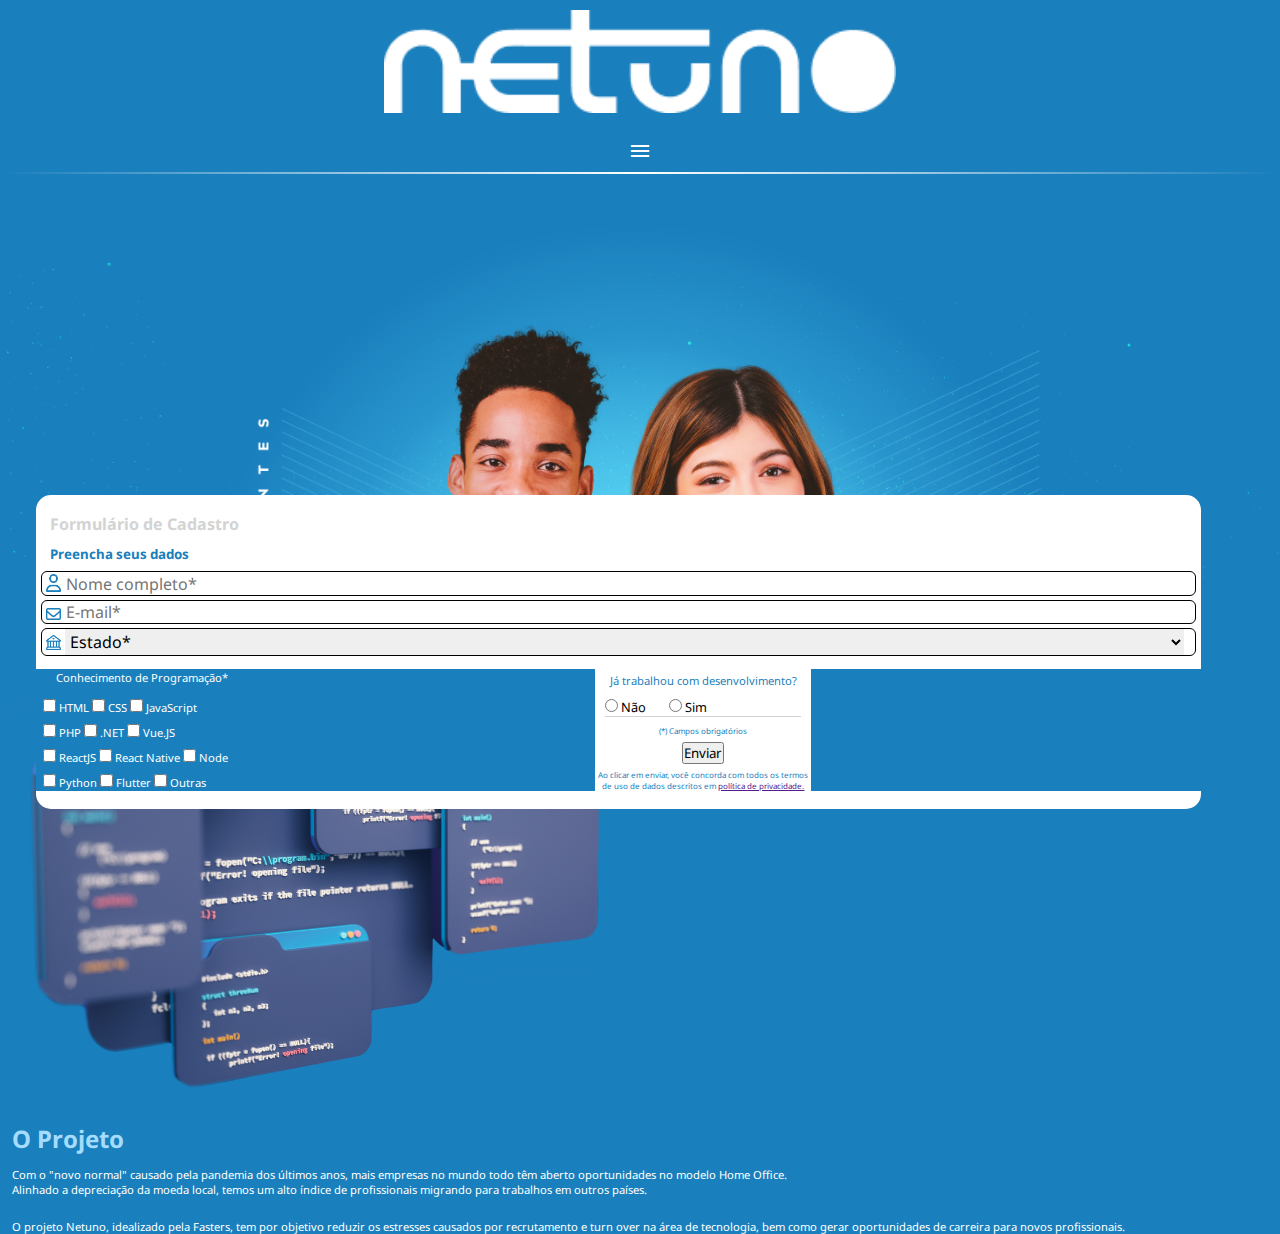
==== index.html @ 68dde555 "Projeto netuno" ====
<!DOCTYPE html>
<html lang="pt-br">
<head>
    <meta charset="UTF-8">
    <meta http-equiv="X-UA-Compatible" content="IE=edge">
    <meta name="viewport" content="width=device-width, initial-scale=1.0">
    <link href="https://fonts.googleapis.com/icon?family=Material+Icons" rel="stylesheet">
    <link rel="stylesheet" href="style.css">
    <title>Projeto Netuno</title>
    <style>
        @import url('https://fonts.googleapis.com/css2?family=Noto+Sans:wght@100;200;300;400&display=swap');
      </style>
</head>
<body>
    <header>
        <picture><a href=""><img src="Imagens/assets/logo.png" alt=""></a></picture>
        <i id="burguer" class="material-icons" onclick="clickMenu()">menu</i>
        <menu id="lista">
            <ul>
                <li><a href="">O Projeto</a></li>
                <li><a href="">O Problema</a></li>
                <li><a href="">Sua Jornada</a></li>
                <li><a href="">Objetivos</a></li>
                <li><a id="processo" href="">Processo seletivo</a></li>
            </ul>
        </menu>
    </header>
    <main>
        <section>
            <div id="background1">   
            <article>
                <div id="formulario">
                    <h1>Formulário de Cadastro</h1>
                    <h2>Preencha seus dados</h2>
                    <form action="cadastro.php" autocomplete="on" method="post"></form>
                        <div class="login">
                            <label for="ilogin"><img src="Imagens/icones/user.png" alt="user"></label>
                            <input type="text" name="login" id="ilogin" autocomplete="name" maxlength="30" required placeholder="Nome completo*">
                        </div>
                        <div class="login">
                            <label for="imail"><img src="Imagens/icones/mail.png" alt="mail"></label>
                            <input type="email" name="mail" id="imail" autocomplete="email" required placeholder="E-mail*">
                        </div>
                        <div class="login">
                            <label for="iest"><img src="Imagens/icones/state.png" alt="state"></label>
                            <select name="est" id="iest">
                                <option value="" selected >Estado*</option>
                                <optgroup label="Escolha um estado">
                                    <option value="AC">Acre</option>
                                    <option value="AL">Alagoas</option>
                                    <option value="AP">Amapá</option>
                                    <option value="AM">Amazonas</option>
                                    <option value="BA">Bahia</option>
                                    <option value="CE">Ceará</option>
                                    <option value="DF">Distrito Federal</option>
                                    <option value="ES">Espírito Santo</option>
                                    <option value="GO">Goiás</option>
                                    <option value="MA">Maranhão</option>
                                    <option value="MT">Mato Grosso</option>
                                    <option value="MS">Mato Grosso do Sul</option>
                                    <option value="MG">Minas Gerais</option>
                                    <option value="PA">Pará</option>
                                    <option value="PB">Paraíba</option>
                                    <option value="PR">Paraná</option>
                                    <option value="PE">Pernambuco</option>
                                    <option value="PI">Piauí</option>
                                    <option value="RJ">Rio de Janeiro</option>
                                    <option value="RN">Rio Grande do Norte</option>
                                    <option value="RS">Rio Grande do Sul</option>
                                    <option value="RO">Rondônia</option>
                                    <option value="RR">Roraima</option>
                                    <option value="SC">Santa Catarina</option>
                                    <option value="SP">São Paulo</option>
                                    <option value="SE">Sergipe</option>
                                    <option value="TO">Tocantins</option>
                                </optgroup>
                            </select>
                        </div>
                        <div class="program">
                                <legend>Conhecimento de Programação*</legend>
                                <div>
                                    <input type="checkbox" name="html" id="ihtml">
                                    <label for="ihtml">HTML</label>
                                    <input type="checkbox" name="css" id="icss">
                                    <label for="icss">CSS</label>
                                    <input type="checkbox" name="javas" id="ijavas">
                                    <label for="ijavas">JavaScript</label>
                                </div>
                                <div>
                                    <input type="checkbox" name="php" id="iphp">
                                    <label for="iphp">PHP</label>
                                    <input type="checkbox" name=".net" id="i.net">
                                    <label for="i.net">.NET</label>
                                    <input type="checkbox" name="vuejs" id="ivuejs">
                                    <label for="ivuejs">Vue.JS</label>
                                </div>
                                <div>
                                    <input type="checkbox" name="reactjs" id="ireactjs">
                                    <label for="ireactjs">ReactJS</label>
                                    <input type="checkbox" name="reactn" id="ireactn">
                                    <label for="ireactn">React Native</label>
                                    <input type="checkbox" name="node" id="inode">
                                    <label for="inode">Node</label>
                                </div>
                                <div>
                                    <input type="checkbox" name="python" id="ipython">
                                    <label for="ipython">Python</label>
                                    <input type="checkbox" name="flutter" id="iflutter">
                                    <label for="iflutter">Flutter</label>
                                    <input type="checkbox" name="outras" id="ioutras">
                                    <label for="ioutras">Outras</label>
                                </div>
                        </div>
                        <div class="dev">
                            <legend>Já trabalhou com desenvolvimento?</legend>
                            <div id="escolha">
                                <input type="radio" name="dev" id="inao">
                                <label for="inao">Não</label>
                                <input type="radio" name="dev" id="isim">
                                <label for="isim">Sim</label>
                            </div>
                        </div>
                        <div class="enviar">
                            <p>(*) Campos obrigatórios</p>
                            <input type="submit" value="Enviar">
                            <p>Ao clicar em enviar, você concorda com todos os termos de uso de dados descritos em <a href="">política de privacidade.</a></p>
                        </div>
                </div>
            </div>
                <div id="parte2">
                    <div id="background2">
                    </div>
                    <div>
                        <h1>O Projeto</h1>
                        <p>Com o "novo normal" causado pela pandemia dos últimos anos, mais empresas no mundo todo têm aberto oportunidades no modelo Home Office.</p>
                        <p>Alinhado a depreciação da moeda local, temos um alto índice de profissionais migrando para trabalhos em outros países.</p>
                        <br>
                        <p>O projeto Netuno, idealizado pela Fasters, tem por objetivo reduzir os estresses causados por recrutamento e turn over na área de tecnologia, bem como gerar oportunidades de carreira para novos profissionais.</p>
                    </div>
                </div>
            </article>
            <article id="article2">
                <div id="background3">
                </div>
                <div id="problema">

                </div>
            </article>
        </section>
    </main>
    <footer>

    </footer>
    <script>
        function clickMenu() {
            if (lista.style.display =='block'){
            lista.style.display = 'none'
        } else {
            lista.style.display = 'block'
        }
    }
    </script>
</body>
</html>
---- style.css ----
@charset "utf-8";

*{
    padding: 0px;
    margin: 0px;
    font-family: 'Noto Sans', sans-serif;
    box-sizing: border-box;
}

header{
    background-color: #1A7FBD;
}

picture{
    display: block;
    text-align: center;
    padding: 10px;
}

picture > a > img{
    width: 40vw;
}

i#burguer{
    background-color: #1A7FBD;
    width: 100vw;
    text-align: center;
    cursor: pointer;
    color: white;
    padding: 8px;
    border-style: solid;
    border-width: 3px;
    border-image: linear-gradient(to left, #1A7FBD, #FFF , #1A7FBD) 0 0 100% 0/2px 0 2px 0 ;
}

i#burguer:hover{
    background-color:white;
    color: #1A7FBD;}

menu{
    display: none;
    padding-inline-start: 0px;
}
menu > ul{
    list-style-type: none;
}

li > a{
    font-size: 17px;
    text-shadow: .7px .7px 0.5px black;
    display: block;
    padding: 10px;
    text-decoration: none;
    text-align: center;
    background-color: #1A7FBD;
    color: white;
    border-top: 1px solid white;
}

li > a:hover{
    background-color: #29adff;
}

main{
    background-color: #1A7FBD;
}

div#background1{
    background-image: url(Imagens/bannertopo.png);
    width: 100vw;
    background-size: cover;
    background-repeat: no-repeat;
    position: relative;
    height: 45vh;
}

div#formulario {
    position: relative;
    width: 91vw;
    background-color: white;
    border-radius: 15px;
    height: 314px;
    left: 3%;
    transform: translate(-2px, 321px);
}

#formulario > h1{
    font-size: 1em;
    color: lightgray;
    padding: 18px 14px 10px 14px;
}

#formulario > h2{
    color: #1A7FBD;
    font-size: smaller;
    padding-bottom: 4px;
    padding-left: 14px;
}

.login{
    border: 1px solid black;
    border-radius: 6px;
    margin: 4px 5px;
}

.login > label > img{
    width: 15px;
}

.login > label {
    top: 2px;
    position: relative;
    padding-left: 4px;
}

.login > input{
    height: 20px;
}

.login#iest{
    height: 20px
}

.login > input, select {
    padding: 1px;
    font-size: 1em;
    width: calc(100% - 34px);
    border: none;
}

.program{
    padding: 1px 7px;
    margin-top: 13px;
    text-align: justify;
    font-size: 0.7em;
    background-color: #1A7FBD;
    color: white;
}

.program > legend{
    padding-left: 13px;
    padding-bottom: 5px;
}
.program > input{
    margin: 0px 5px;
}

.program > div{
    padding-top: 9px;
}

div.dev > legend{
    font-size: .7em;
    color: #1A7FBD;
    margin-top: 8px;
    margin-bottom: 8px;
    text-align: center;
}

.dev {
    top: 54%;
    position: absolute;
    width: 216px;
    left: 48%;
    background-color: white;
}
.dev > div{
    font-size: .8em;
}

.dev > div > label{
    padding-right: 20px;
}

#escolha{
    margin: 10px;
    border-bottom: .7px solid lightgray;

}

div.enviar {
    text-align: center;
    padding: 2px;
    top: 71%;
    position: absolute;
    width: 216px;
    left: 48%;
    background-color: white;
}

div.enviar > p{
    color: #1A7FBD;
    font-size: .5em;
    padding: 5px 0px;
}

div#parte2{
    background-color: #1A7FBD;

}

div#parte2 > div#background2{
    background-image: url(Imagens/dev.png);
    width: 90vw;
    height: 59vh;
    background-repeat: no-repeat;
    background-size: contain;
}

div#parte2 > div >h1 {
    padding: 12px;
    color: #A4DCFF;
    font-size: 1.5em;
}

div#parte2 > div > p {
    color: white;
    font-size: .7em;
    padding: 0px 12px;
}
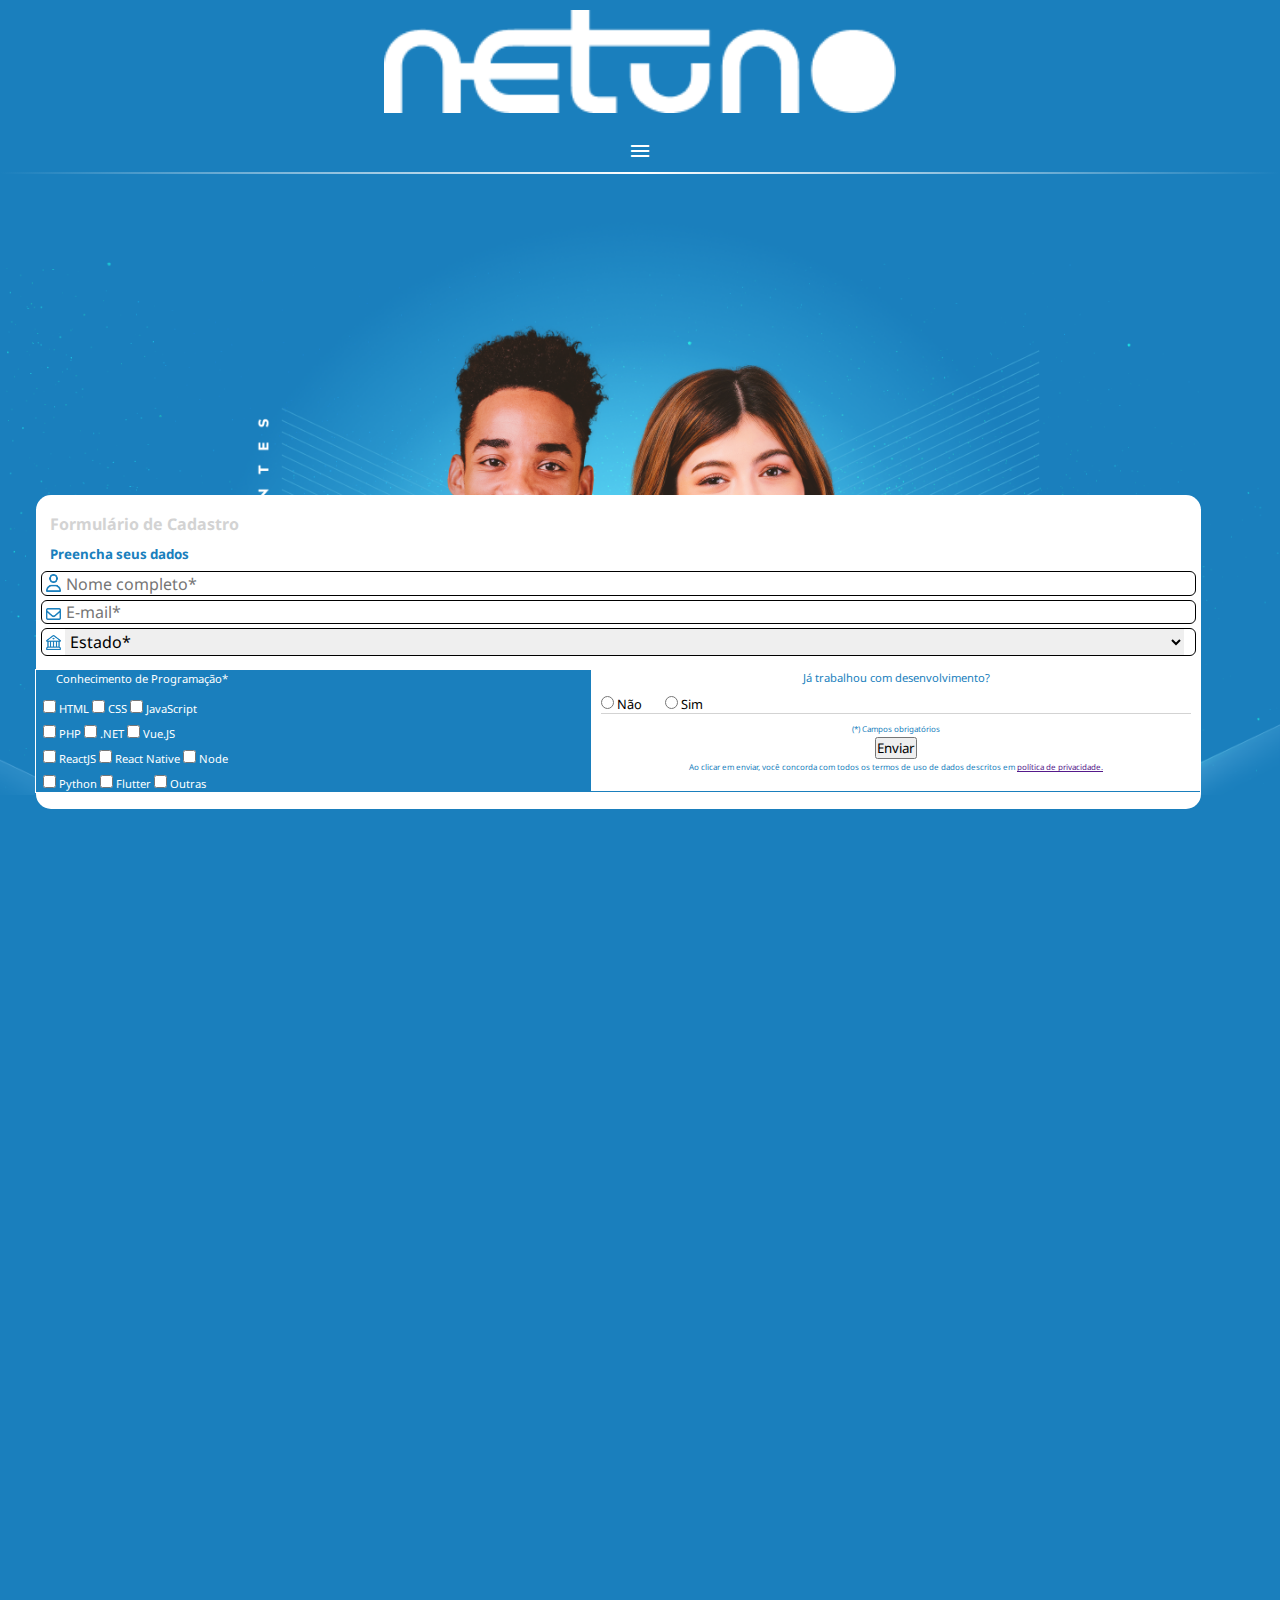
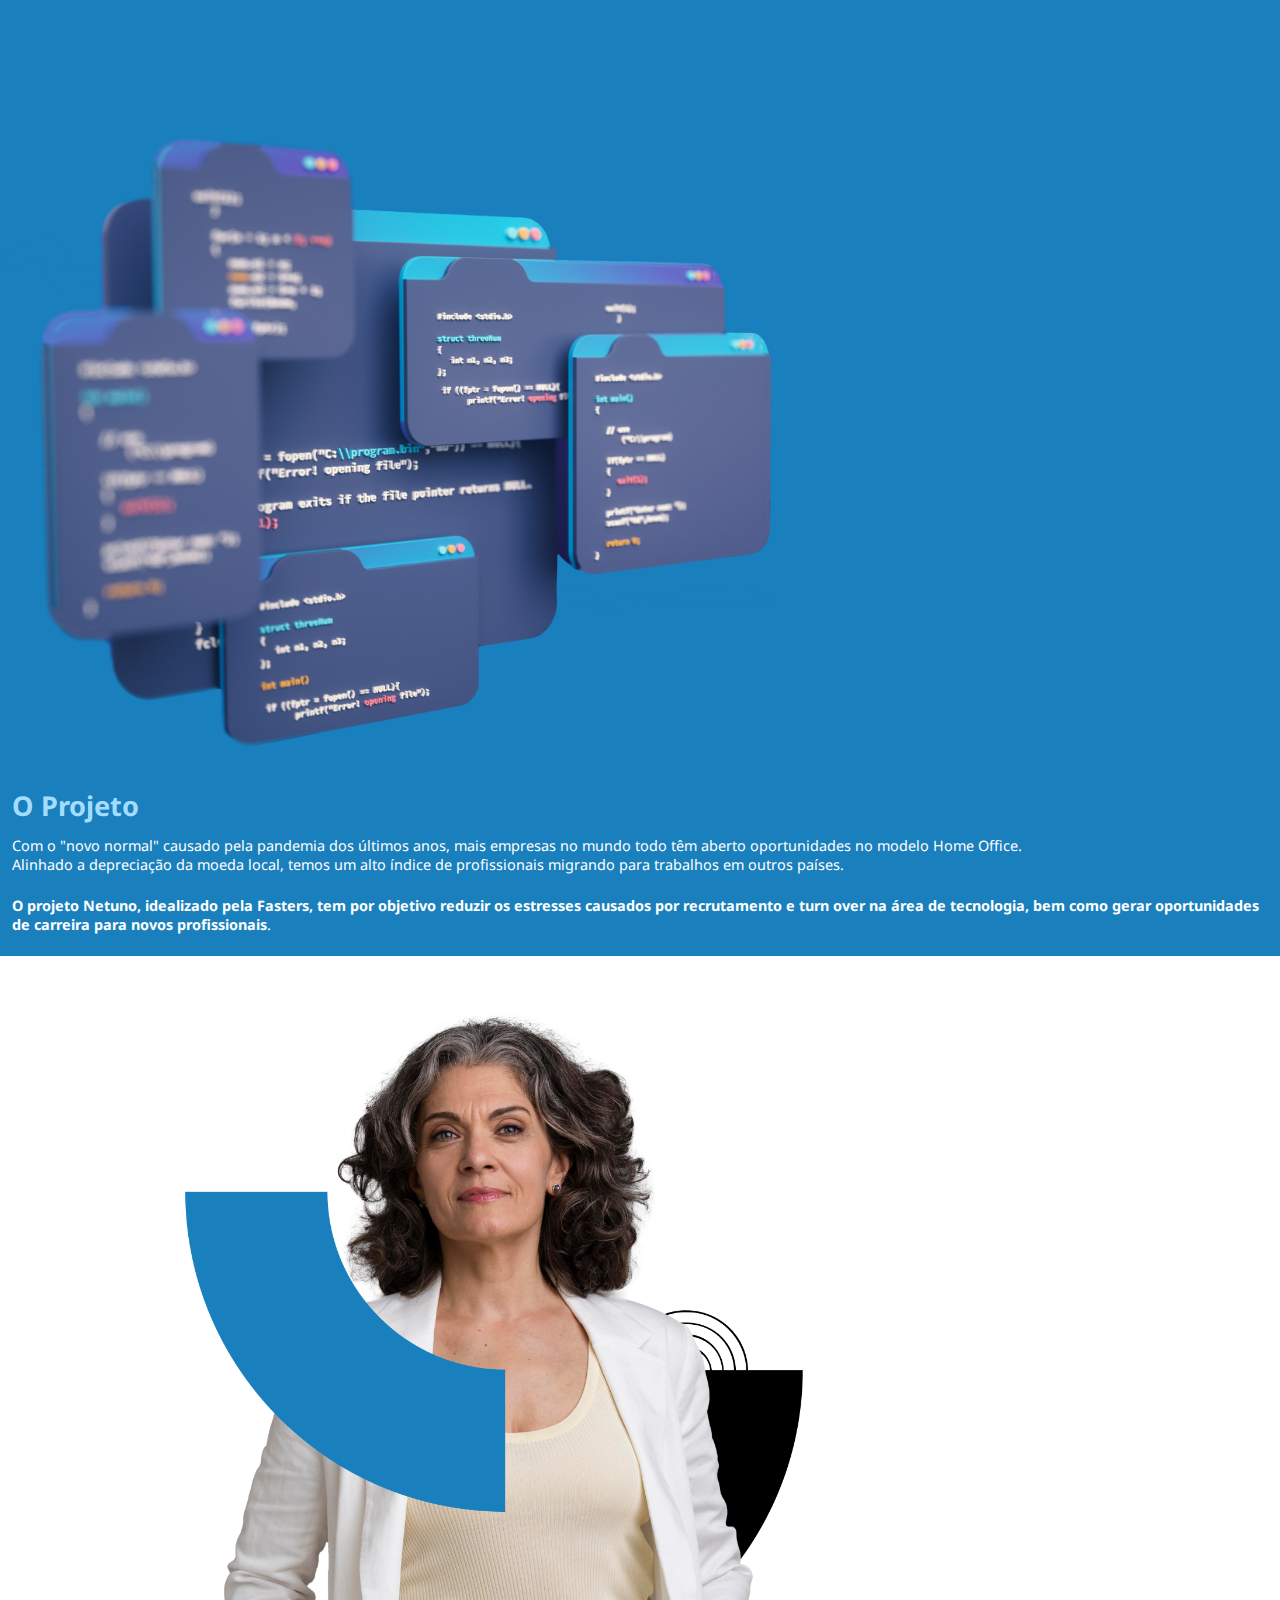
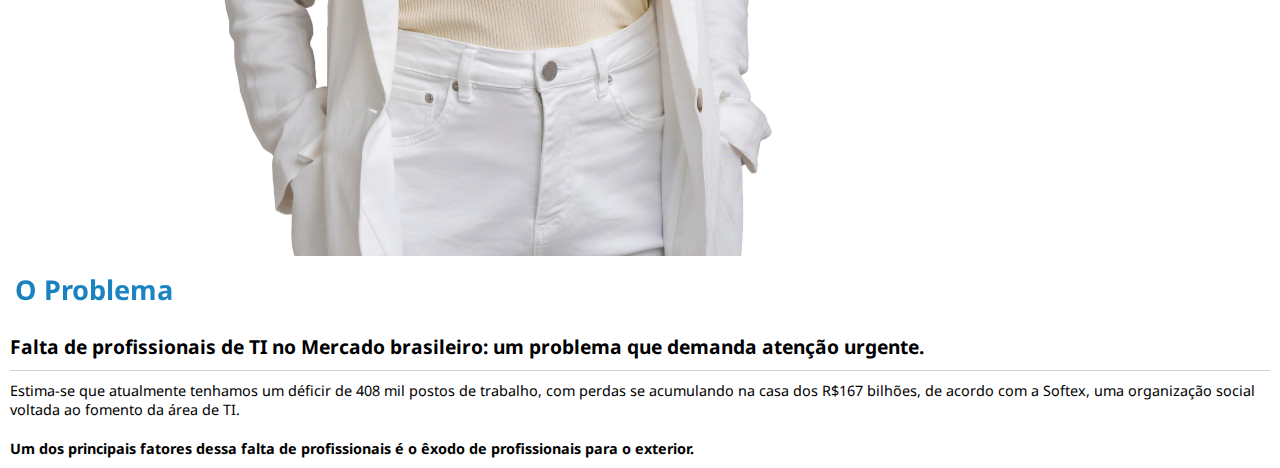
==== commit 916858de: "Projeto netuno" ====
--- a/index.html
+++ b/index.html
@@ -128,14 +128,14 @@
                 </div>
             </div>
                 <div id="parte2">
-                    <div id="background2">
-                    </div>
-                    <div>
+                    <div id="background2"></div>
+                    <div class="texto">
                         <h1>O Projeto</h1>
                         <p>Com o "novo normal" causado pela pandemia dos últimos anos, mais empresas no mundo todo têm aberto oportunidades no modelo Home Office.</p>
                         <p>Alinhado a depreciação da moeda local, temos um alto índice de profissionais migrando para trabalhos em outros países.</p>
                         <br>
-                        <p>O projeto Netuno, idealizado pela Fasters, tem por objetivo reduzir os estresses causados por recrutamento e turn over na área de tecnologia, bem como gerar oportunidades de carreira para novos profissionais.</p>
+                        <p><strong>O projeto Netuno, idealizado pela Fasters, tem por objetivo reduzir os estresses causados por recrutamento e turn over na área de tecnologia, bem como gerar oportunidades de carreira para novos profissionais</strong>.</p>
+                        <br>
                     </div>
                 </div>
             </article>
@@ -143,7 +143,10 @@
                 <div id="background3">
                 </div>
                 <div id="problema">
-
+                    <h1>O Problema</h1>
+                    <h2>Falta de profissionais de TI no Mercado brasileiro: um problema que demanda atenção urgente.</h2>
+                    <p>Estima-se que atualmente tenhamos um déficir de 408 mil postos de trabalho, com perdas se acumulando na casa dos R$167 bilhões, de acordo com a Softex, uma organização social voltada ao fomento da área de TI.</p>
+                    <p><strong>Um dos principais fatores dessa falta de profissionais é o êxodo de profissionais para o exterior.</strong></p>
                 </div>
             </article>
         </section>
--- a/style.css
+++ b/style.css
@@ -7,7 +7,7 @@
     box-sizing: border-box;
 }
 
-header{
+body{
     background-color: #1A7FBD;
 }
 
@@ -34,7 +34,7 @@
 }
 
 i#burguer:hover{
-    background-color:white;
+    background-color:rgba(255, 255, 255, 0.205);
     color: #1A7FBD;}
 
 menu{
@@ -71,7 +71,7 @@
     background-size: cover;
     background-repeat: no-repeat;
     position: relative;
-    height: 45vh;
+    height: 69vh;
 }
 
 div#formulario {
@@ -128,13 +128,14 @@
     border: none;
 }
 
-.program{
+.program{    
     padding: 1px 7px;
     margin-top: 13px;
-    text-align: justify;
     font-size: 0.7em;
     background-color: #1A7FBD;
     color: white;
+    border: 1px solid white;
+    margin-left: -1px;
 }
 
 .program > legend{
@@ -158,10 +159,10 @@
 }
 
 .dev {
-    top: 54%;
+    top: 53%;
     position: absolute;
-    width: 216px;
-    left: 48%;
+    width: 52.4%;
+    left: 47.6%;
     background-color: white;
 }
 .dev > div{
@@ -180,41 +181,77 @@
 
 div.enviar {
     text-align: center;
-    padding: 2px;
-    top: 71%;
+    top: 72%;
     position: absolute;
-    width: 216px;
-    left: 48%;
+    width: 52.4%;
+    left: 47.6%;
     background-color: white;
+    height: 70px;
 }
 
 div.enviar > p{
     color: #1A7FBD;
     font-size: .5em;
-    padding: 5px 0px;
-}
-
-div#parte2{
-    background-color: #1A7FBD;
-
-}
-
-div#parte2 > div#background2{
+    padding: 2px 0px;
+}
+
+div#background2{
     background-image: url(Imagens/dev.png);
-    width: 90vw;
-    height: 59vh;
+    width: 95vw;
+    height: 76vh;
     background-repeat: no-repeat;
     background-size: contain;
-}
-
-div#parte2 > div >h1 {
+    background-color: #1A7FBD;
+}
+
+div#parte2 {
+    margin-top: 70%;
+}
+#parte2 > div.texto >h1 {
     padding: 12px;
     color: #A4DCFF;
-    font-size: 1.5em;
-}
-
-div#parte2 > div > p {
-    color: white;
-    font-size: .7em;
+    font-size: 1.7em;
+}
+
+#parte2 > div.texto > p {
+    color: white;
+    font-size: .9em;
     padding: 0px 12px;
+}
+
+#article2{
+    background-color: #fff;
+}
+
+#background3{
+    background-image: url(Imagens/Container2.png);
+    width: 85vw;
+    height: 100vh;
+    background-size: contain;
+    background-repeat: no-repeat;
+    position: relative;
+    left: 13%;
+}
+
+#problema > h1{
+    font-size: 1.7em;
+    background: linear-gradient(to right, #1A7FBD, #29adff);
+    background-clip: text;
+    -webkit-background-clip: text;
+    -webkit-text-fill-color: transparent;
+    padding: 15px;
+}
+
+#problema > h2{
+    font-size: 1.2em;
+    padding: 10px 0px;
+    border-bottom: lightgray;
+    border-bottom-width: .7px;
+    border-bottom-style: solid;
+    margin: 0px 10px;
+}
+
+#problema > p{
+    font-size: .9em;
+    padding: 10px;
 }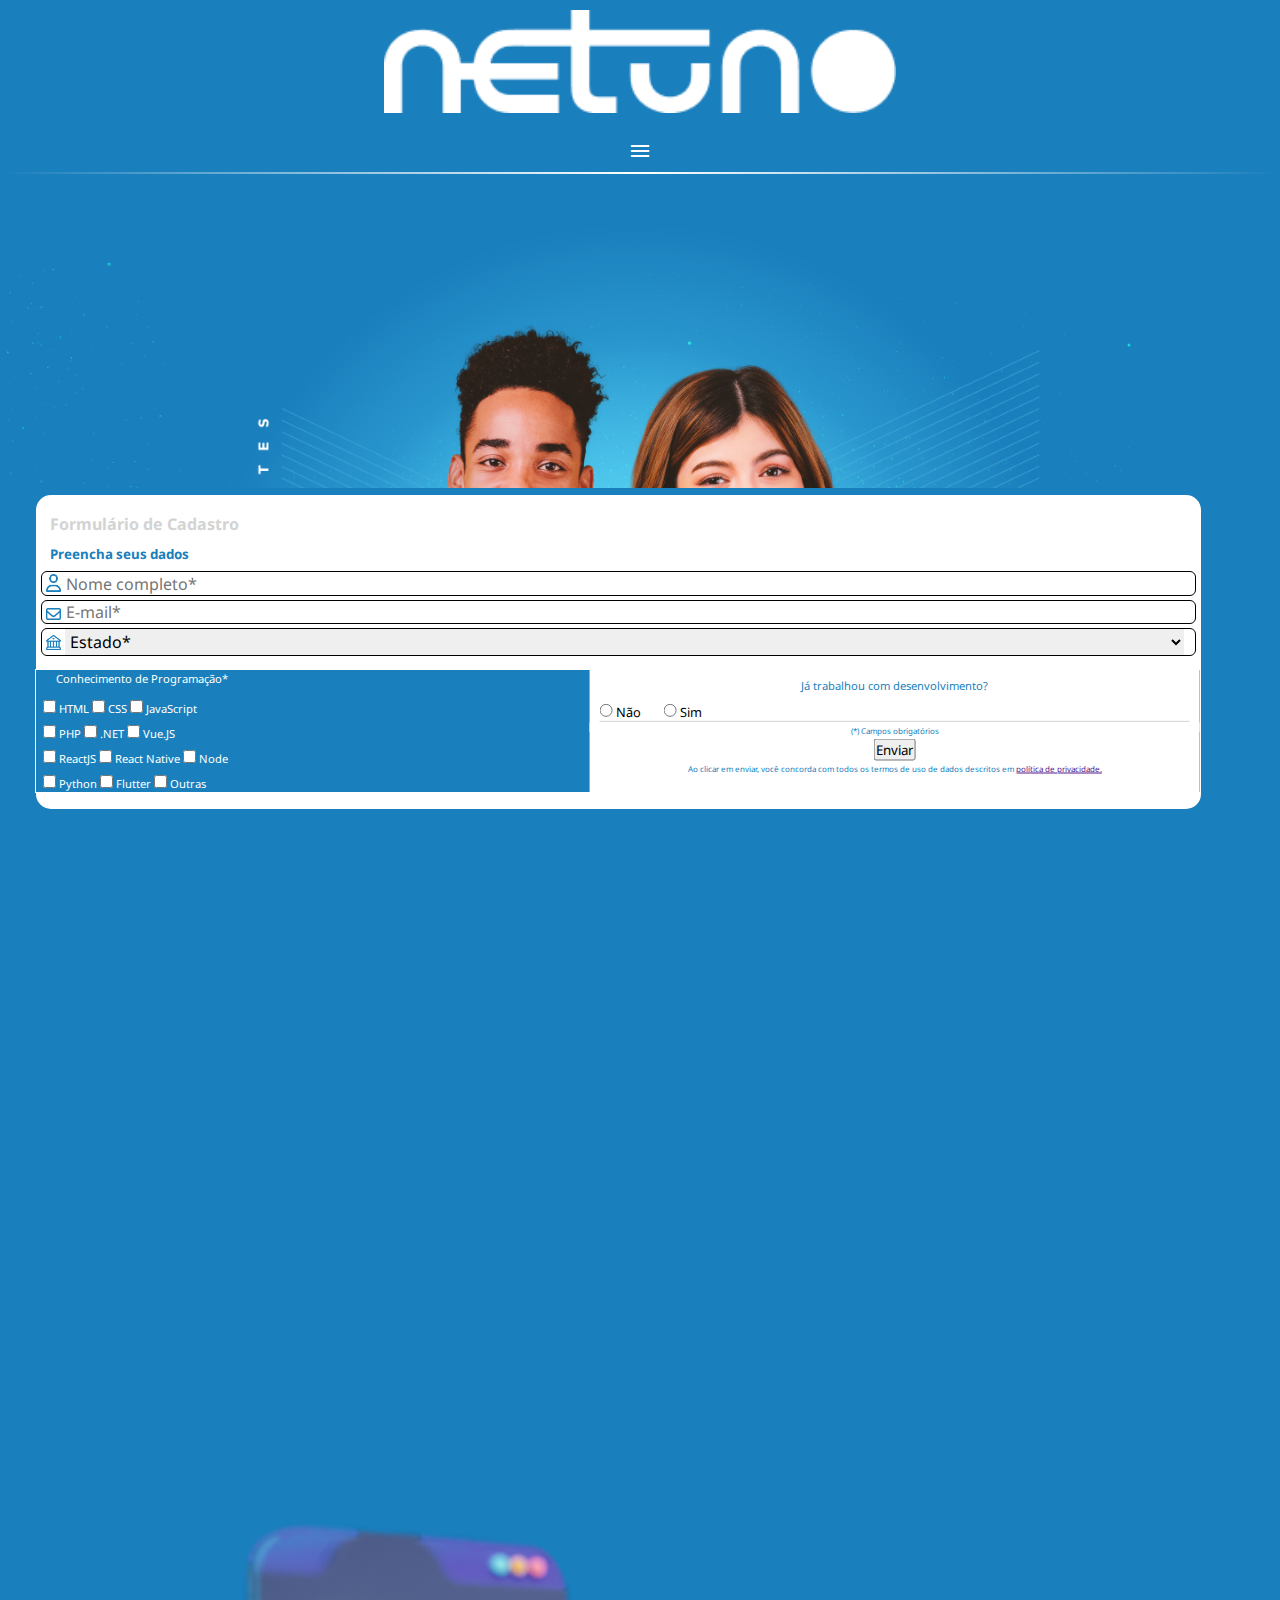
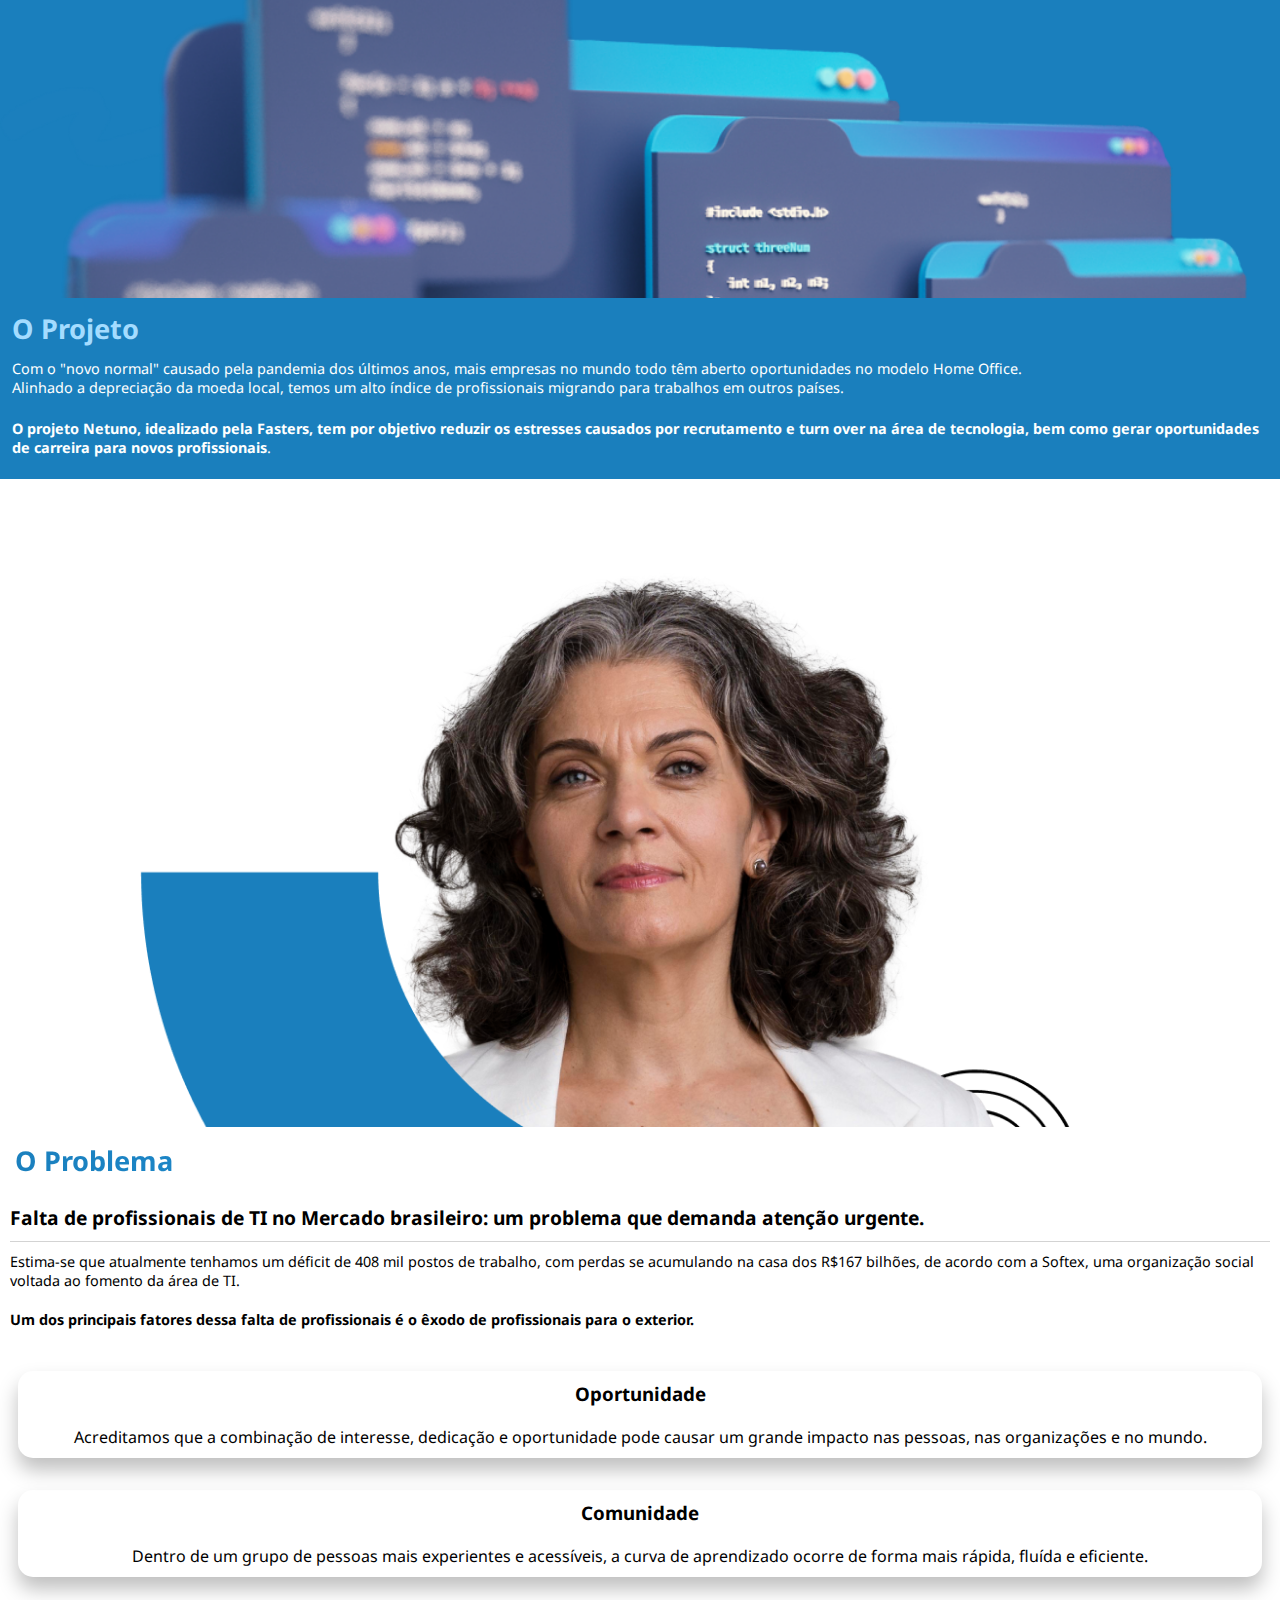
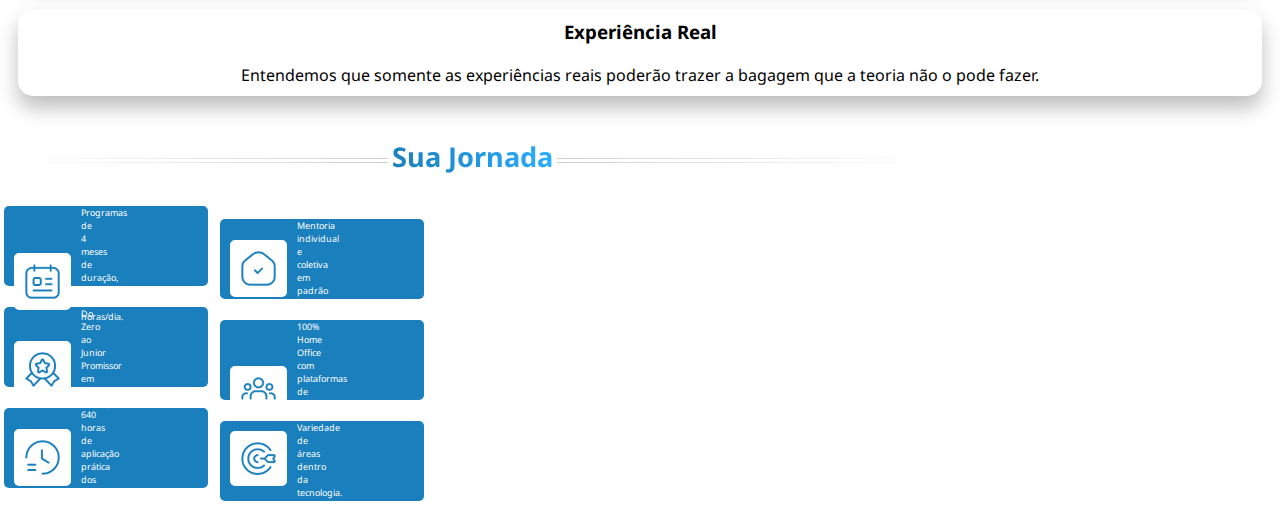
==== commit 4afa4cf4: "Projeto netuno" ====
--- a/index.html
+++ b/index.html
@@ -145,8 +145,37 @@
                 <div id="problema">
                     <h1>O Problema</h1>
                     <h2>Falta de profissionais de TI no Mercado brasileiro: um problema que demanda atenção urgente.</h2>
-                    <p>Estima-se que atualmente tenhamos um déficir de 408 mil postos de trabalho, com perdas se acumulando na casa dos R$167 bilhões, de acordo com a Softex, uma organização social voltada ao fomento da área de TI.</p>
+                    <p>Estima-se que atualmente tenhamos um déficit de 408 mil postos de trabalho, com perdas se acumulando na casa dos R$167 bilhões, de acordo com a Softex, uma organização social voltada ao fomento da área de TI.</p>
                     <p><strong>Um dos principais fatores dessa falta de profissionais é o êxodo de profissionais para o exterior.</strong></p>
+                </div>
+                <div id="box">
+                   <h3>Oportunidade</h3> 
+                   <p>Acreditamos que a combinação de interesse, dedicação e oportunidade pode causar um grande impacto nas pessoas, nas organizações e no mundo.</p>
+                </div>
+                <div id="box">
+                    <h3>Comunidade</h3>
+                    <p>Dentro de um grupo de pessoas mais experientes e acessíveis, a curva de aprendizado ocorre de forma mais rápida, fluída e eficiente.</p>
+                </div>
+                <div id="box">
+                    <h3>Experiência Real</h3>
+                    <p>Entendemos que somente as experiências reais poderão trazer a bagagem que a teoria não o pode fazer.</p>
+                </div>
+                <div id="jornada">
+                    <div class="vectorinv"></div>
+                    <div class="jornada"><strong>Sua Jornada</strong></div>
+                    <div class="vector2"></div>
+                </div>
+                <div>
+                    <div class="boxjornada">
+                        <div class="grupos"><img src="Imagens/icones/calendario.png" alt="Calendario"><p>Programas de 4 meses de duração, sendo 6 horas/dia.</p></div>
+                        <div class="grupos"><img src="Imagens/icones/medalha.png" alt="Medalha"><p>Do Zero ao Junior Promissor em 4 meses.</p></div>
+                        <div class="grupos"><img src="Imagens/icones/relogio.png" alt="Relogio"><p>640 horas de aplicação prática dos conceitos.</p></div>
+                    </div>
+                    <div class="boxjornada">
+                        <div class="grupos"><img src="Imagens/icones/home.png" alt="home"><p>Mentoria individual e coletiva em padrão ágil.</p></div>
+                        <div class="grupos"><img src="Imagens/icones/group.png" alt="group"><p>100% Home Office com plataformas de cursos online.</p></div>
+                        <div class="grupos"><img src="Imagens/icones/target.png" alt="target"><p>Variedade de áreas dentro da tecnologia.</p></div>
+                    </div>
                 </div>
             </article>
         </section>
--- a/style.css
+++ b/style.css
@@ -68,10 +68,9 @@
 div#background1{
     background-image: url(Imagens/bannertopo.png);
     width: 100vw;
-    background-size: cover;
+    background-size: 100%;
     background-repeat: no-repeat;
     position: relative;
-    height: 69vh;
 }
 
 div#formulario {
@@ -159,11 +158,12 @@
 }
 
 .dev {
-    top: 53%;
+    top: 59%;
     position: absolute;
     width: 52.4%;
-    left: 47.6%;
+    left: 49.6%;
     background-color: white;
+    transform: translate(-4%, -18%);
 }
 .dev > div{
     font-size: .8em;
@@ -181,12 +181,13 @@
 
 div.enviar {
     text-align: center;
-    top: 72%;
+    top: 80%;
     position: absolute;
     width: 52.4%;
-    left: 47.6%;
+    left: 49.6%;
     background-color: white;
     height: 70px;
+    transform: translate(-4%, -35%);
 }
 
 div.enviar > p{
@@ -197,15 +198,14 @@
 
 div#background2{
     background-image: url(Imagens/dev.png);
-    width: 95vw;
-    height: 76vh;
+    height: 50vh;
     background-repeat: no-repeat;
-    background-size: contain;
+    background-size: cover;
     background-color: #1A7FBD;
 }
 
 div#parte2 {
-    margin-top: 70%;
+    margin-top: 75%;
 }
 #parte2 > div.texto >h1 {
     padding: 12px;
@@ -225,12 +225,12 @@
 
 #background3{
     background-image: url(Imagens/Container2.png);
-    width: 85vw;
-    height: 100vh;
-    background-size: contain;
+    width: 83vw;
+    height: 72vh;
+    background-size: cover;
     background-repeat: no-repeat;
     position: relative;
-    left: 13%;
+    margin: auto;
 }
 
 #problema > h1{
@@ -254,4 +254,73 @@
 #problema > p{
     font-size: .9em;
     padding: 10px;
+}
+
+article > div#box{
+    border-radius: 15px;
+    box-shadow: 0px 12px 20px 0px #bfbfbf;
+    text-align: center;
+    margin: 32px 18px;
+}
+
+div#box > h3, div#box > p {
+    padding: 10px;
+}
+
+div#jornada{
+    padding: 10px;
+}
+
+div#jornada > div{
+    display: inline-block;
+}
+
+div#jornada > div.vectorinv, div.vector2{
+    background-image: url(Imagens/Elements/Vector2.png);
+    width: 30%;
+    height: 1vh;
+    background-repeat: no-repeat;
+}
+
+div#jornada > div.jornada{
+    background: linear-gradient(to right, #1A7FBD, #29adff);
+    background-clip: text;
+    -webkit-background-clip: text;
+    -webkit-text-fill-color: transparent;
+    font-size: 1.7em;
+}
+
+div#jornada > div.vectorinv{
+    transform: scaleX(-1);
+}
+
+div.boxjornada > div.grupos{
+    background-color: #1A7FBD;
+    color: #FFF;
+    font-size: .8em;
+    border-radius: 5px;
+    margin: 21px 4px;
+    height: 80px;
+    width: 204px;
+}
+
+div.boxjornada > div.grupos > img{
+     background-color: #FFF;
+    border-radius: 5px;
+    width: 28%;
+    border: 11px solid white;
+    margin: 10px;
+}
+
+div > div.boxjornada{
+    display: inline-block;
+}
+
+div.boxjornada > div.grupos > p{
+    width: 10px;
+    font-size: .7em;
+}
+
+div.grupos > p, div.grupos > img{
+    display: inline-block;
 }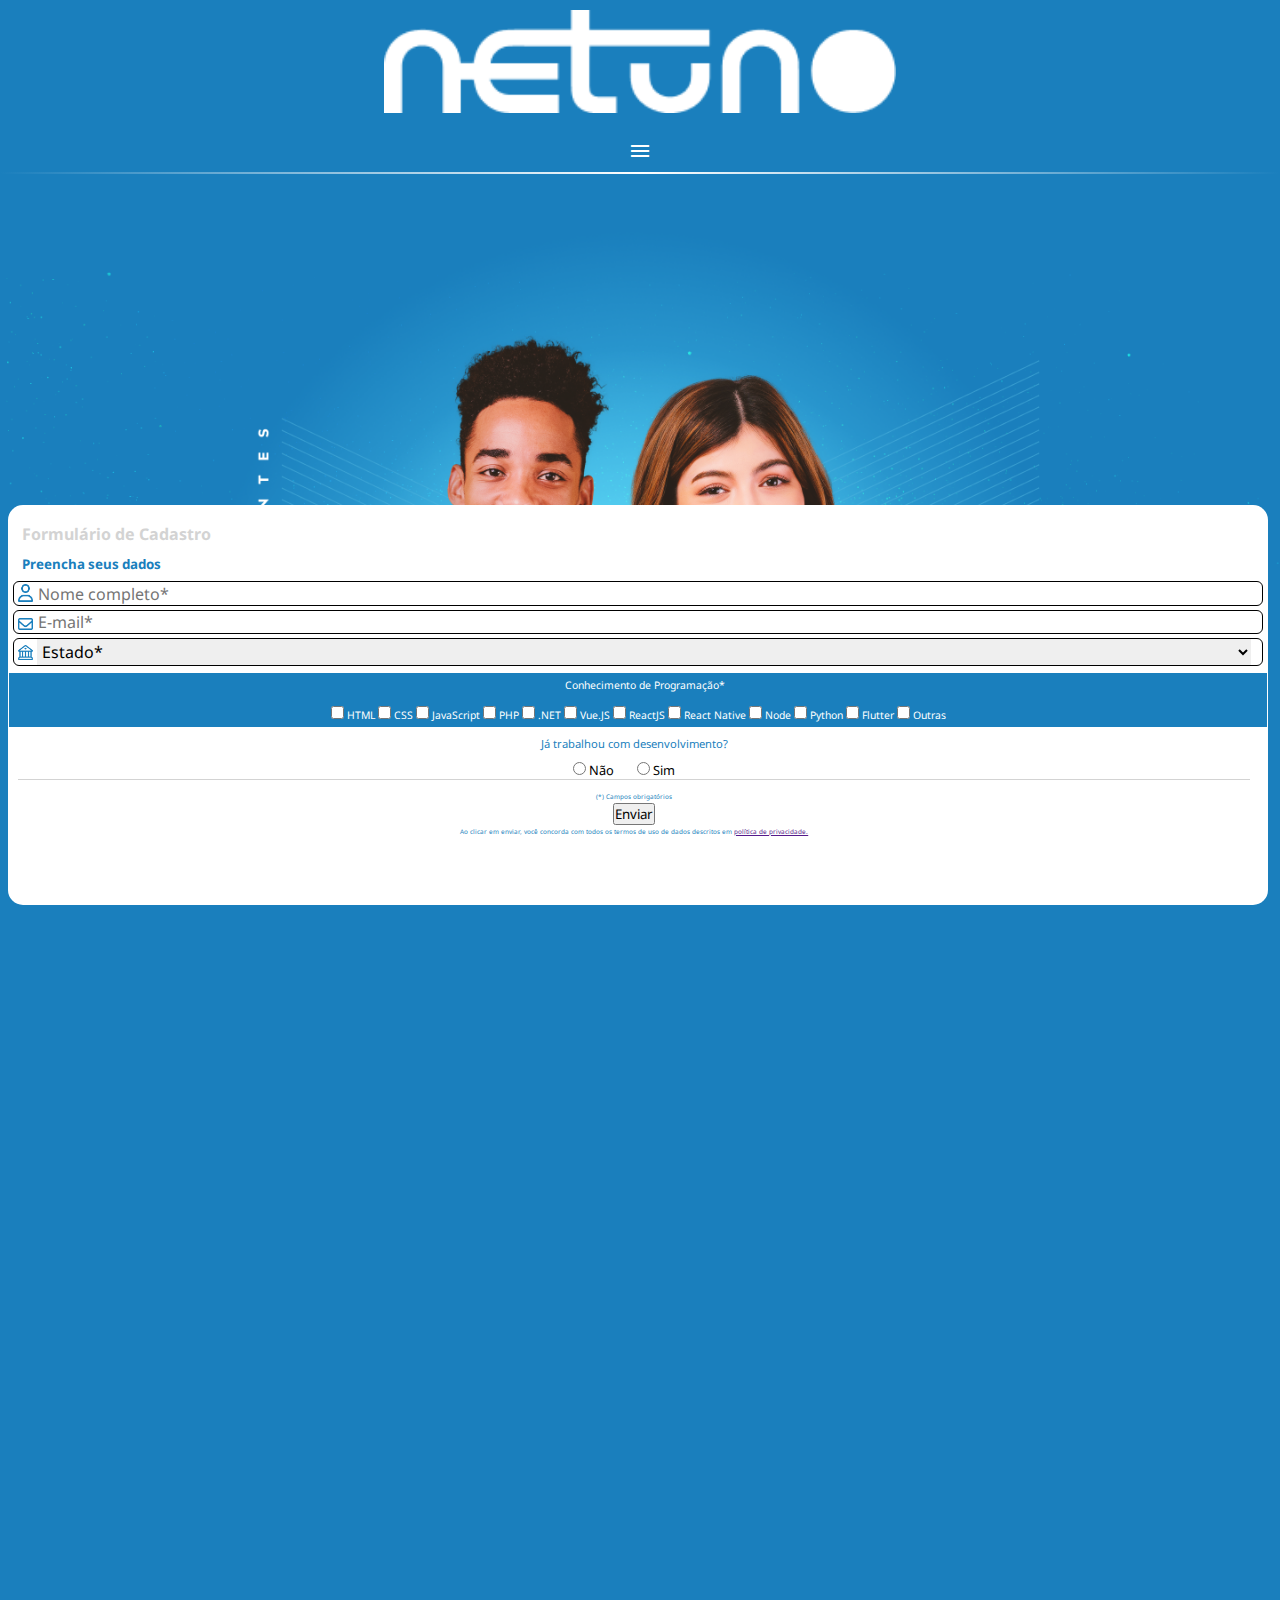
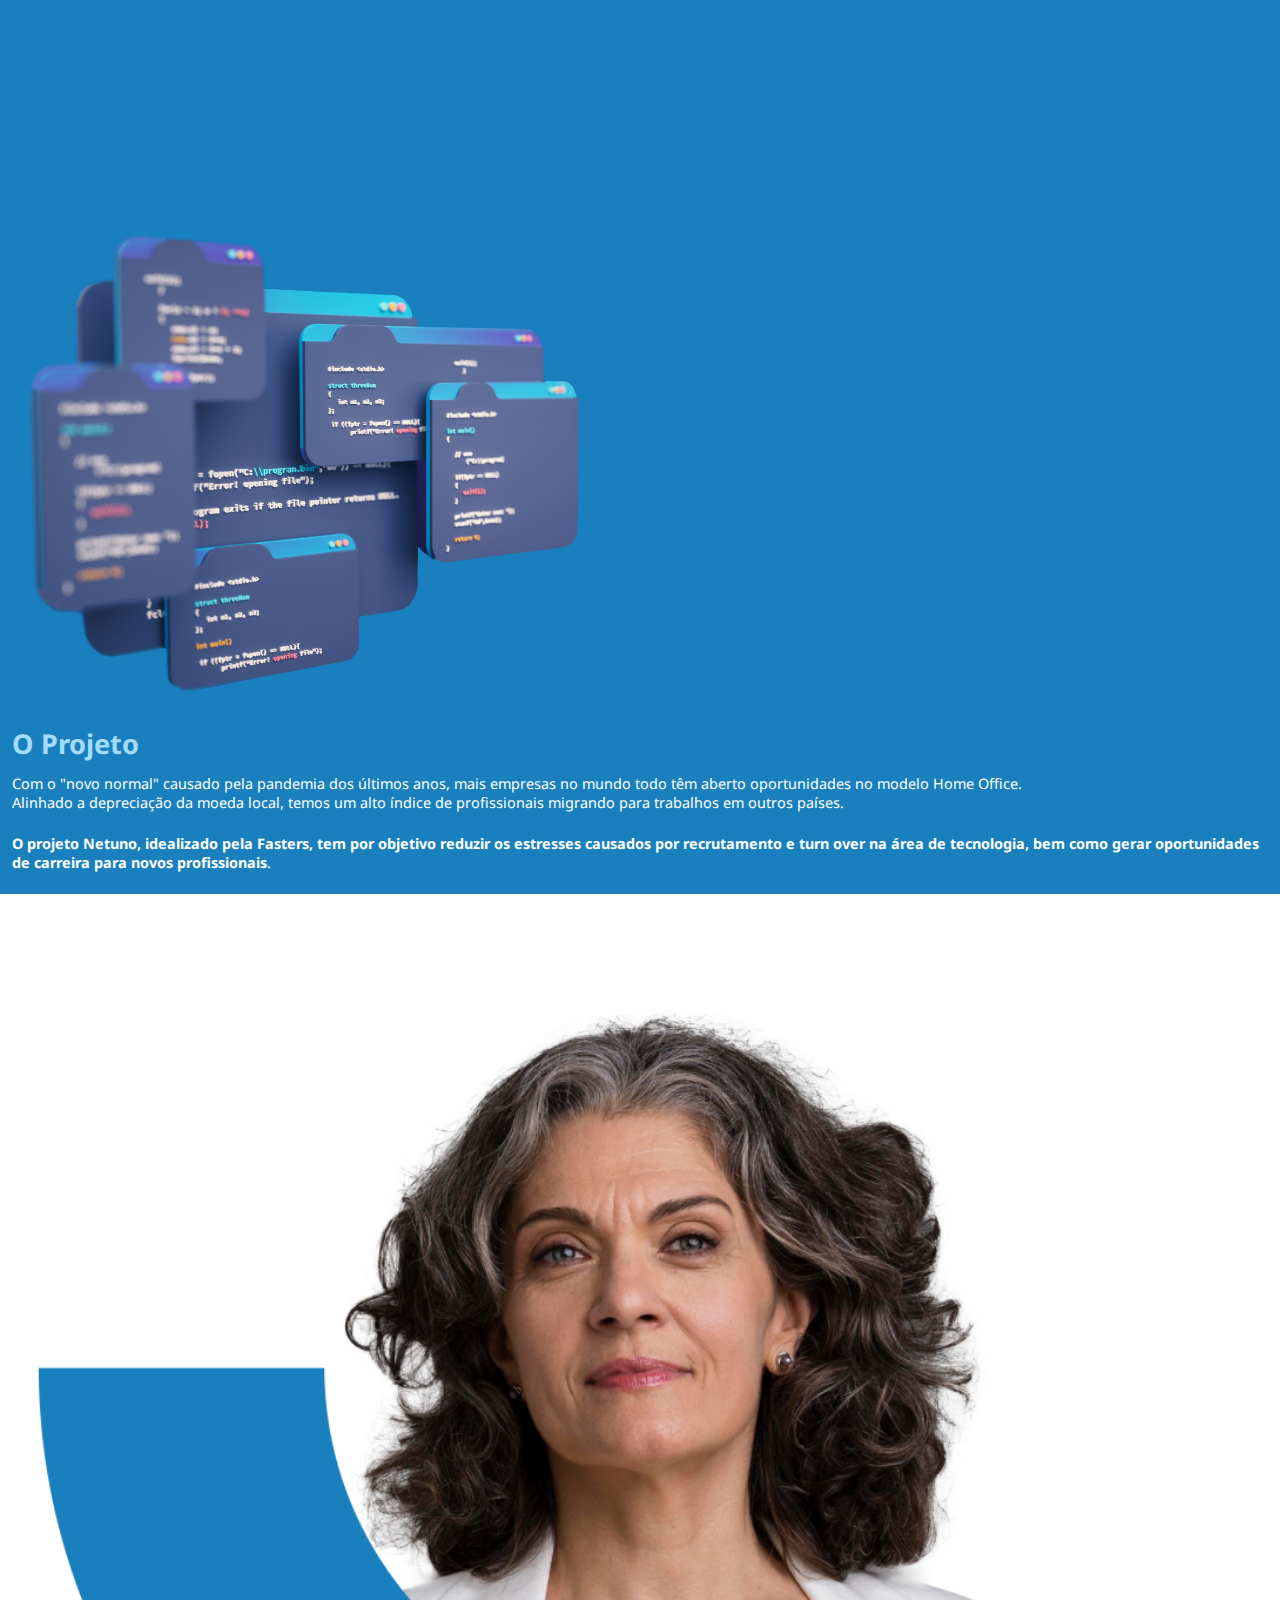
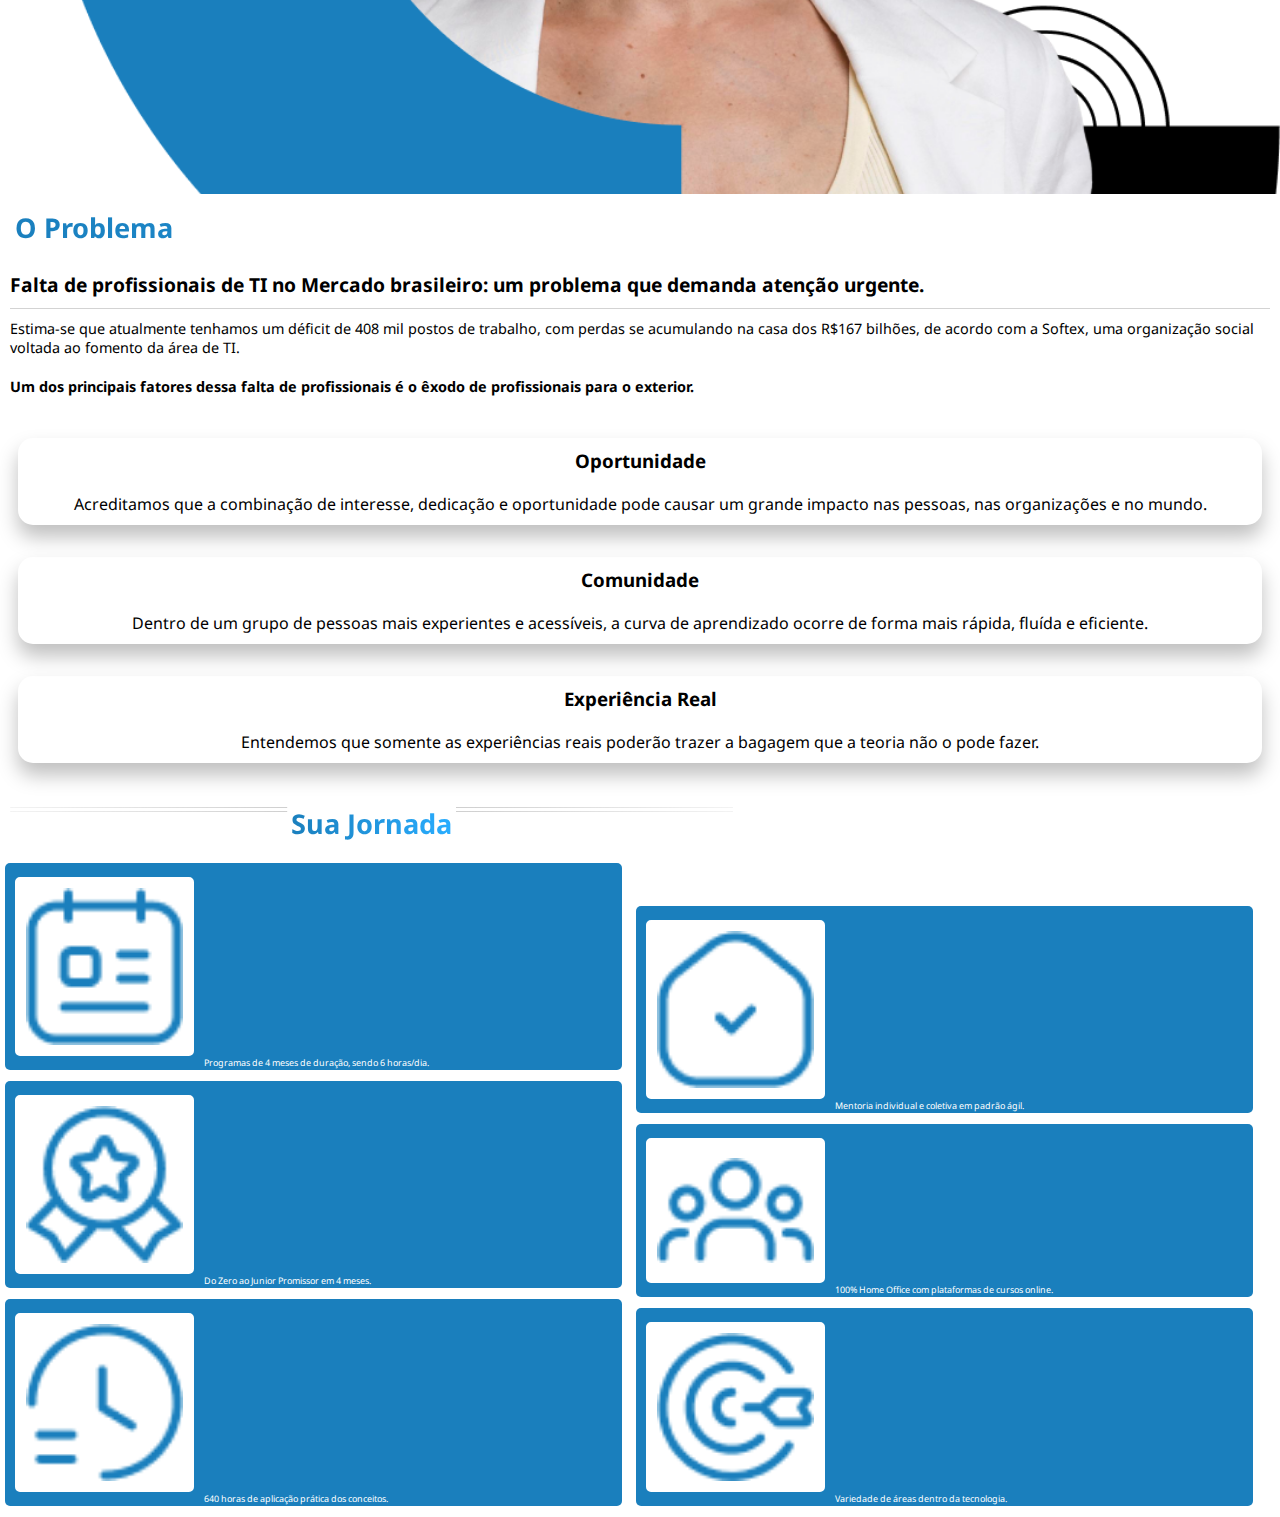
==== commit 522e41ec: "Projeto netuno" ====
--- a/index.html
+++ b/index.html
@@ -76,55 +76,58 @@
                                 </optgroup>
                             </select>
                         </div>
-                        <div class="program">
-                                <legend>Conhecimento de Programação*</legend>
-                                <div>
-                                    <input type="checkbox" name="html" id="ihtml">
-                                    <label for="ihtml">HTML</label>
-                                    <input type="checkbox" name="css" id="icss">
-                                    <label for="icss">CSS</label>
-                                    <input type="checkbox" name="javas" id="ijavas">
-                                    <label for="ijavas">JavaScript</label>
+                        <div class="group">
+                            <div class="program">
+                                    <legend>Conhecimento de Programação*</legend>
+                                    <div>
+                                        <input type="checkbox" name="html" id="ihtml">
+                                        <label for="ihtml">HTML</label>
+                                        <input type="checkbox" name="css" id="icss">
+                                        <label for="icss">CSS</label>
+                                        <input type="checkbox" name="javas" id="ijavas">
+                                        <label for="ijavas">JavaScript</label>
+                                    </div>
+                                    <div>
+                                        <input type="checkbox" name="php" id="iphp">
+                                        <label for="iphp">PHP</label>
+                                        <input type="checkbox" name=".net" id="i.net">
+                                        <label for="i.net">.NET</label>
+                                        <input type="checkbox" name="vuejs" id="ivuejs">
+                                        <label for="ivuejs">Vue.JS</label>
+                                    </div>
+                                    <div>
+                                        <input type="checkbox" name="reactjs" id="ireactjs">
+                                        <label for="ireactjs">ReactJS</label>
+                                        <input type="checkbox" name="reactn" id="ireactn">
+                                        <label for="ireactn">React Native</label>
+                                        <input type="checkbox" name="node" id="inode">
+                                        <label for="inode">Node</label>
+                                    </div>
+                                    <div>
+                                        <input type="checkbox" name="python" id="ipython">
+                                        <label for="ipython">Python</label>
+                                        <input type="checkbox" name="flutter" id="iflutter">
+                                        <label for="iflutter">Flutter</label>
+                                        <input type="checkbox" name="outras" id="ioutras">
+                                        <label for="ioutras">Outras</label>
+                                    </div>
+                            </div>
+                            <div class="dev">
+                                <legend>Já trabalhou com desenvolvimento?</legend>
+                                <div id="escolha">
+                                    <input type="radio" name="dev" id="inao">
+                                    <label for="inao">Não</label>
+                                    <input type="radio" name="dev" id="isim">
+                                    <label for="isim">Sim</label>
                                 </div>
-                                <div>
-                                    <input type="checkbox" name="php" id="iphp">
-                                    <label for="iphp">PHP</label>
-                                    <input type="checkbox" name=".net" id="i.net">
-                                    <label for="i.net">.NET</label>
-                                    <input type="checkbox" name="vuejs" id="ivuejs">
-                                    <label for="ivuejs">Vue.JS</label>
-                                </div>
-                                <div>
-                                    <input type="checkbox" name="reactjs" id="ireactjs">
-                                    <label for="ireactjs">ReactJS</label>
-                                    <input type="checkbox" name="reactn" id="ireactn">
-                                    <label for="ireactn">React Native</label>
-                                    <input type="checkbox" name="node" id="inode">
-                                    <label for="inode">Node</label>
-                                </div>
-                                <div>
-                                    <input type="checkbox" name="python" id="ipython">
-                                    <label for="ipython">Python</label>
-                                    <input type="checkbox" name="flutter" id="iflutter">
-                                    <label for="iflutter">Flutter</label>
-                                    <input type="checkbox" name="outras" id="ioutras">
-                                    <label for="ioutras">Outras</label>
-                                </div>
-                        </div>
-                        <div class="dev">
-                            <legend>Já trabalhou com desenvolvimento?</legend>
-                            <div id="escolha">
-                                <input type="radio" name="dev" id="inao">
-                                <label for="inao">Não</label>
-                                <input type="radio" name="dev" id="isim">
-                                <label for="isim">Sim</label>
+                                <div class="enviar">
+                                <p>(*) Campos obrigatórios</p>
+                                <input type="submit" value="Enviar">
+                                <p>Ao clicar em enviar, você concorda com todos os termos de uso de dados descritos em <a href="">política de privacidade.</a></p>
+                            </div>
                             </div>
                         </div>
-                        <div class="enviar">
-                            <p>(*) Campos obrigatórios</p>
-                            <input type="submit" value="Enviar">
-                            <p>Ao clicar em enviar, você concorda com todos os termos de uso de dados descritos em <a href="">política de privacidade.</a></p>
-                        </div>
+                        
                 </div>
             </div>
                 <div id="parte2">
@@ -173,7 +176,7 @@
                     </div>
                     <div class="boxjornada">
                         <div class="grupos"><img src="Imagens/icones/home.png" alt="home"><p>Mentoria individual e coletiva em padrão ágil.</p></div>
-                        <div class="grupos"><img src="Imagens/icones/group.png" alt="group"><p>100% Home Office com plataformas de cursos online.</p></div>
+                        <div class="grupos"><img src="Imagens/icones/group.png" alt="group" class="groupimg"><p>100% Home Office com plataformas de cursos online.</p></div>
                         <div class="grupos"><img src="Imagens/icones/target.png" alt="target"><p>Variedade de áreas dentro da tecnologia.</p></div>
                     </div>
                 </div>
--- a/style.css
+++ b/style.css
@@ -67,20 +67,19 @@
 
 div#background1{
     background-image: url(Imagens/bannertopo.png);
-    width: 100vw;
-    background-size: 100%;
+    background-size: cover;
     background-repeat: no-repeat;
     position: relative;
+    background-position: center top;
 }
 
 div#formulario {
     position: relative;
-    width: 91vw;
     background-color: white;
     border-radius: 15px;
-    height: 314px;
-    left: 3%;
+    height: 25em;
     transform: translate(-2px, 321px);
+    margin: 10px;
 }
 
 #formulario > h1{
@@ -127,14 +126,19 @@
     border: none;
 }
 
+.group > .program, .group > .dev{
+    display: inline-block;
+}
+
 .program{    
-    padding: 1px 7px;
-    margin-top: 13px;
-    font-size: 0.7em;
+    padding: 5px 0px;
+    margin-top: 2px;
+    font-size: 0.65em;
     background-color: #1A7FBD;
     color: white;
     border: 1px solid white;
-    margin-left: -1px;
+    width: 100%;
+    text-align: center;
 }
 
 .program > legend{
@@ -147,6 +151,7 @@
 
 .program > div{
     padding-top: 9px;
+    display: inline-block;
 }
 
 div.dev > legend{
@@ -154,16 +159,12 @@
     color: #1A7FBD;
     margin-top: 8px;
     margin-bottom: 8px;
-    text-align: center;
 }
 
 .dev {
-    top: 59%;
-    position: absolute;
-    width: 52.4%;
-    left: 49.6%;
+    width: 99.4%;
     background-color: white;
-    transform: translate(-4%, -18%);
+    text-align: center;
 }
 .dev > div{
     font-size: .8em;
@@ -176,18 +177,6 @@
 #escolha{
     margin: 10px;
     border-bottom: .7px solid lightgray;
-
-}
-
-div.enviar {
-    text-align: center;
-    top: 80%;
-    position: absolute;
-    width: 52.4%;
-    left: 49.6%;
-    background-color: white;
-    height: 70px;
-    transform: translate(-4%, -35%);
 }
 
 div.enviar > p{
@@ -198,14 +187,14 @@
 
 div#background2{
     background-image: url(Imagens/dev.png);
-    height: 50vh;
+    height: 57vh;
     background-repeat: no-repeat;
-    background-size: cover;
+    background-size: contain;
     background-color: #1A7FBD;
 }
 
 div#parte2 {
-    margin-top: 75%;
+    margin-top: 95%;
 }
 #parte2 > div.texto >h1 {
     padding: 12px;
@@ -225,12 +214,12 @@
 
 #background3{
     background-image: url(Imagens/Container2.png);
-    width: 83vw;
-    height: 72vh;
+    height: 100vh;
+    /* width: 100vw; */
     background-size: cover;
     background-repeat: no-repeat;
-    position: relative;
-    margin: auto;
+    /* position: relative; */
+    /* margin: auto;*/
 }
 
 #problema > h1{
@@ -277,8 +266,8 @@
 
 div#jornada > div.vectorinv, div.vector2{
     background-image: url(Imagens/Elements/Vector2.png);
-    width: 30%;
-    height: 1vh;
+    width: 22%;
+    height: 3vh;
     background-repeat: no-repeat;
 }
 
@@ -299,28 +288,32 @@
     color: #FFF;
     font-size: .8em;
     border-radius: 5px;
-    margin: 21px 4px;
-    height: 80px;
-    width: 204px;
+    margin: 11px 5px;
 }
 
 div.boxjornada > div.grupos > img{
-     background-color: #FFF;
+    background-color: #FFF;
     border-radius: 5px;
-    width: 28%;
+    width: 29%;
     border: 11px solid white;
     margin: 10px;
+    margin-top: 14px;
 }
 
 div > div.boxjornada{
     display: inline-block;
+    width: 49%;
 }
 
 div.boxjornada > div.grupos > p{
-    width: 10px;
+    width: 55%;
     font-size: .7em;
 }
 
 div.grupos > p, div.grupos > img{
     display: inline-block;
+}
+
+img.groupimg {
+    padding: 1vh 0px;
 }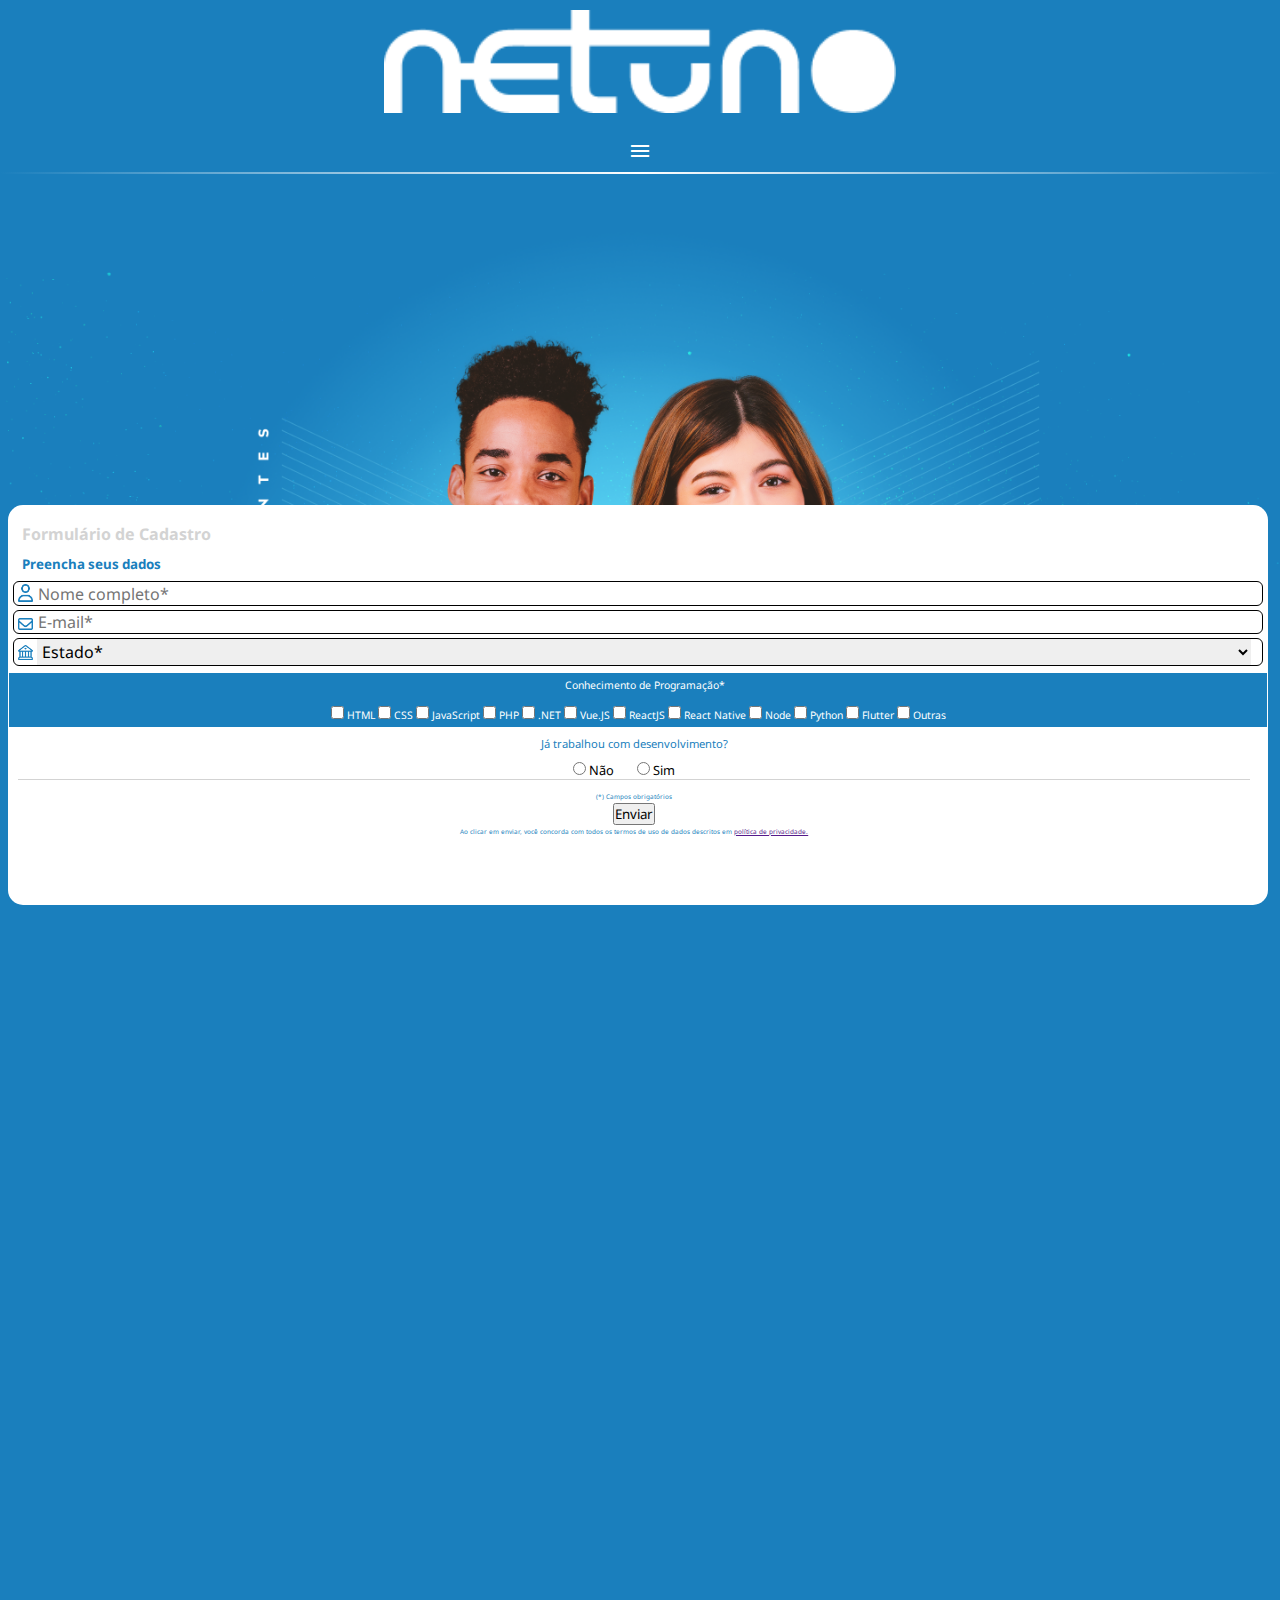
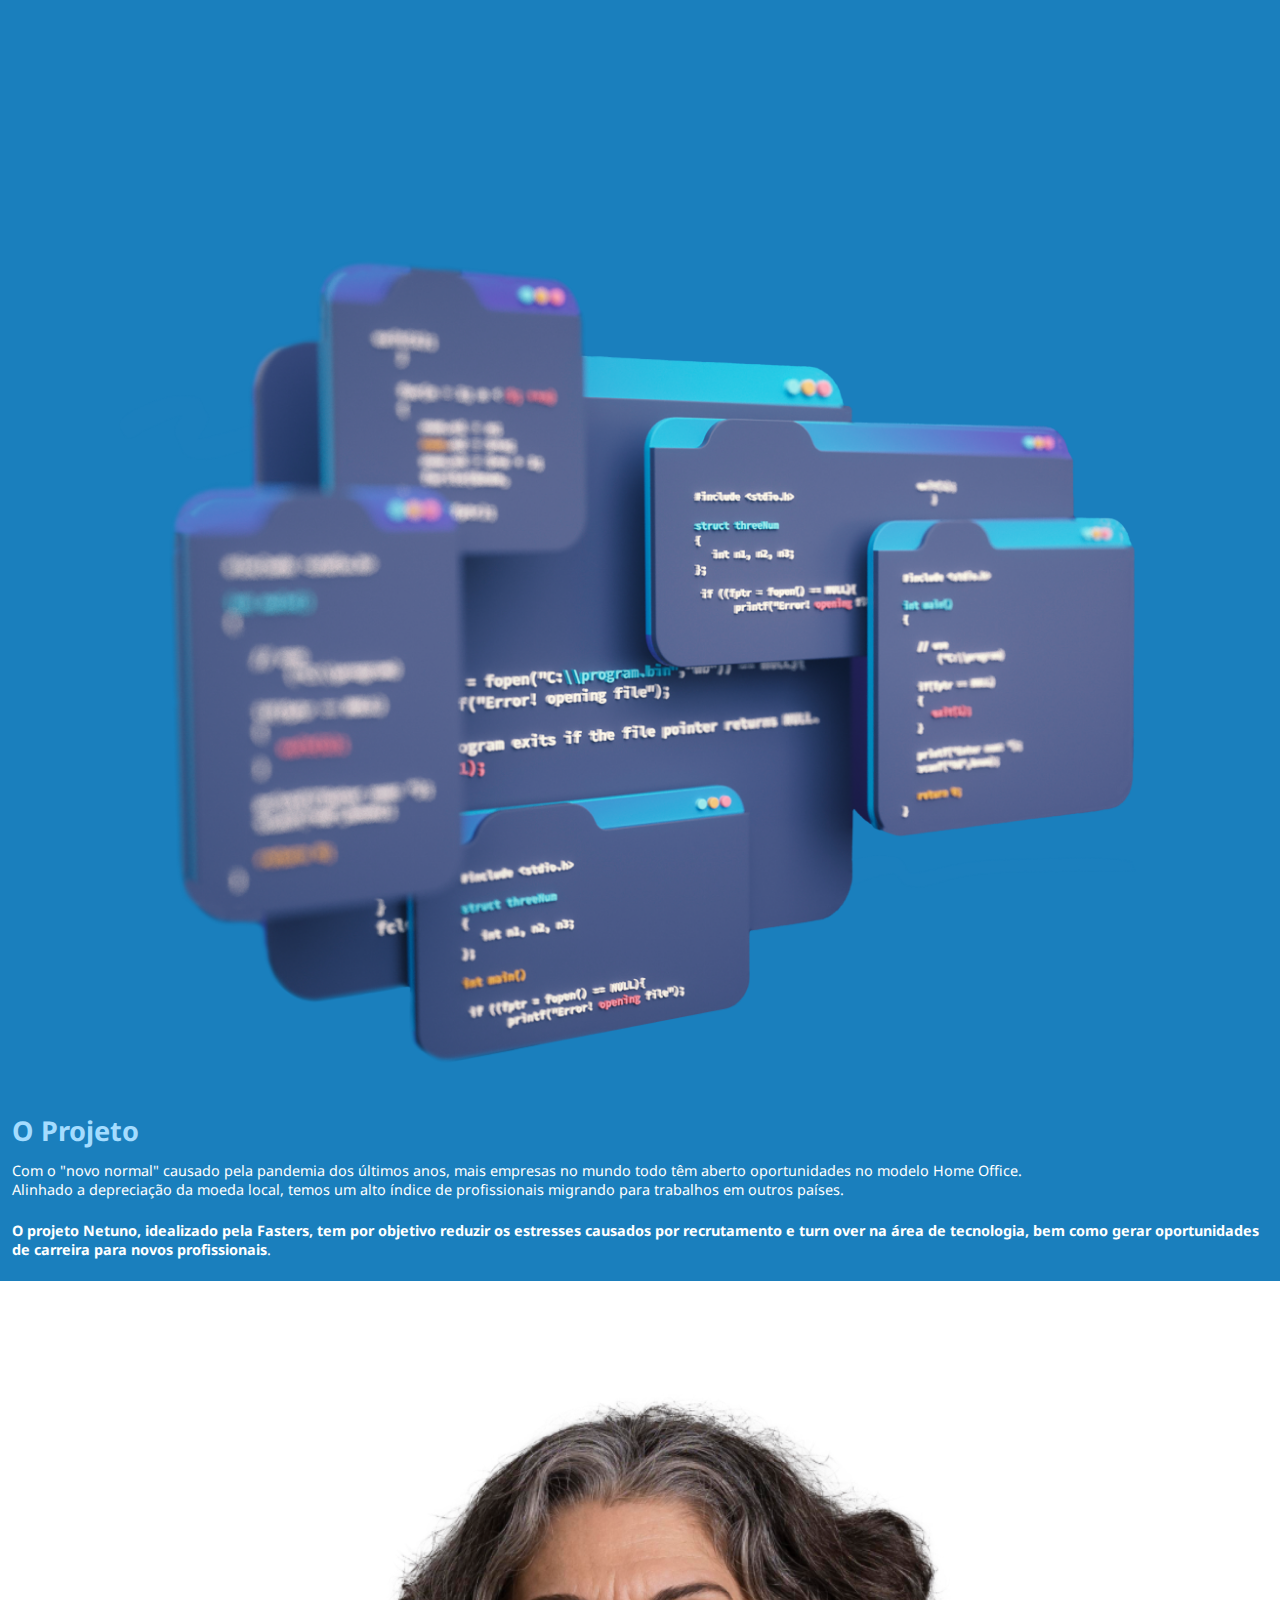
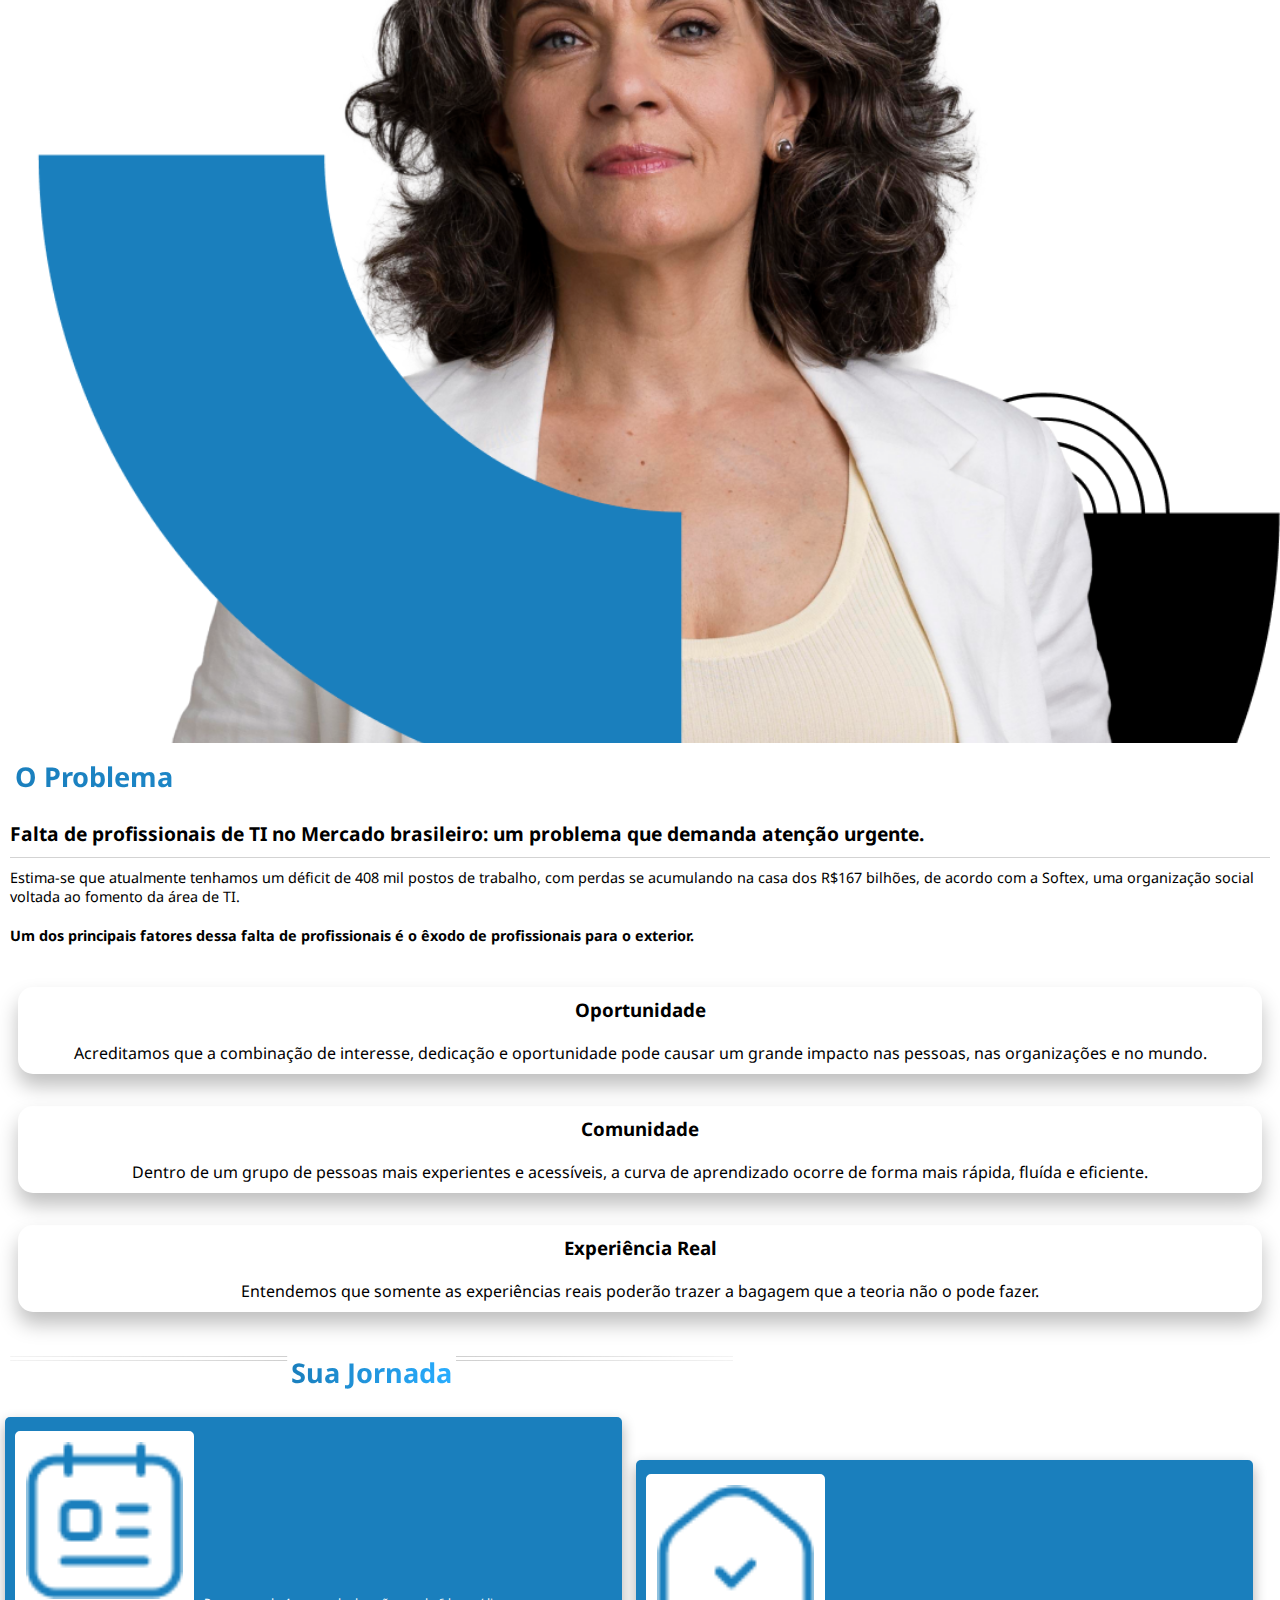
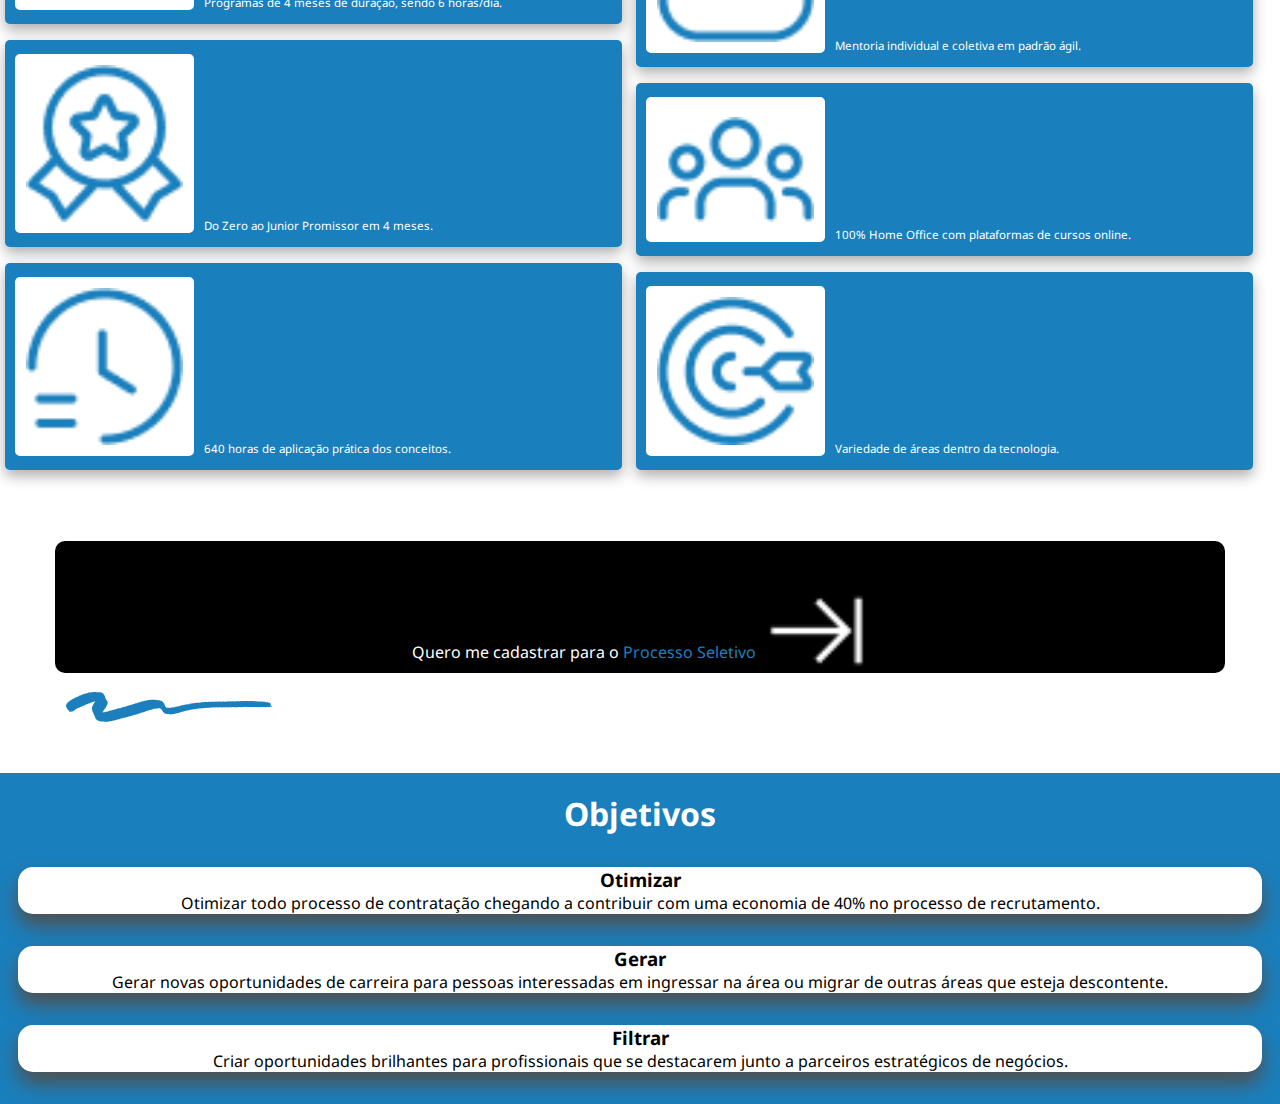
==== commit 6133afd4: "Projeto netuno" ====
--- a/index.html
+++ b/index.html
@@ -180,6 +180,26 @@
                         <div class="grupos"><img src="Imagens/icones/target.png" alt="target"><p>Variedade de áreas dentro da tecnologia.</p></div>
                     </div>
                 </div>
+                    <div id="processoseletivo"><a href="">Quero me cadastrar para o <color style="color: #1A7FBD;">Processo Seletivo</color> <img src="Imagens/icones/enter.png" alt="enter" id="botaoprocesso"></a></div>
+                    <div id="imgprocesso">
+                    </div>
+            </article>
+            <article id="article3">
+                <div class="objetivos">
+                    <h1>Objetivos</h1>
+                    <div id="boxobjetivos">
+                        <h3>Otimizar</h3>
+                        <p>Otimizar todo processo de contratação chegando a contribuir com uma economia de 40% no processo de recrutamento.</p>
+                    </div>
+                    <div id="boxobjetivos">
+                        <h3>Gerar</h3>
+                        <p>Gerar novas oportunidades de carreira para pessoas interessadas em ingressar na área ou migrar de outras áreas que esteja descontente.</p>
+                    </div>
+                    <div id="boxobjetivos">
+                        <h3>Filtrar</h3>
+                        <p>Criar oportunidades brilhantes para profissionais que se destacarem junto a parceiros estratégicos de negócios.</p>
+                    </div>
+                </div>
             </article>
         </section>
     </main>
--- a/style.css
+++ b/style.css
@@ -187,10 +187,11 @@
 
 div#background2{
     background-image: url(Imagens/dev.png);
-    height: 57vh;
+    height: 100vh;
     background-repeat: no-repeat;
     background-size: contain;
     background-color: #1A7FBD;
+    background-position: center center;
 }
 
 div#parte2 {
@@ -214,12 +215,10 @@
 
 #background3{
     background-image: url(Imagens/Container2.png);
-    height: 100vh;
-    /* width: 100vw; */
+    height: 118vh;
     background-size: cover;
     background-repeat: no-repeat;
-    /* position: relative; */
-    /* margin: auto;*/
+    background-position: center top;
 }
 
 #problema > h1{
@@ -288,7 +287,8 @@
     color: #FFF;
     font-size: .8em;
     border-radius: 5px;
-    margin: 11px 5px;
+    margin: 16px 5px;
+    box-shadow: 0px 6px 14px 0px #00000052;
 }
 
 div.boxjornada > div.grupos > img{
@@ -307,13 +307,63 @@
 
 div.boxjornada > div.grupos > p{
     width: 55%;
-    font-size: .7em;
-}
-
+    font-size: .9em;
+    transform: translate(0%, -112%);
+    height: 12px;
+}
 div.grupos > p, div.grupos > img{
     display: inline-block;
 }
 
 img.groupimg {
     padding: 1vh 0px;
+}
+
+div#processoseletivo{
+    background-color: black;
+    color: white;
+    padding: 10px;
+    margin: 55px;
+    border-radius: 10px;
+    text-align: center;
+    margin-bottom: 10px;
+}
+
+div#processoseletivo > a{
+    color: white;
+    text-decoration: none;
+}
+
+div#processoseletivo > a > img#botaoprocesso{
+    width: 9%;
+    transform: translateY(26%);
+    margin-left: 5px;
+}
+
+#imgprocesso{
+    background-image: url(Imagens/Elements/Vector1.png);
+    margin: 19px 66px;
+    height: 9vh;
+    background-repeat: no-repeat;
+}
+
+#article3{
+    background-color: #1A7FBD
+}
+
+.objetivos > h1{
+    color: #fff;
+    text-align: center;
+}
+
+ div.objetivos > div#boxobjetivos{
+    border-radius: 15px;
+    box-shadow: 0px 12px 20px 0px #505050;
+    text-align: center;
+    margin: 32px 18px;
+    background-color: #fff;
+}
+
+div#objetivos > h3, div#objetivos > p {
+    padding: 10px;
 }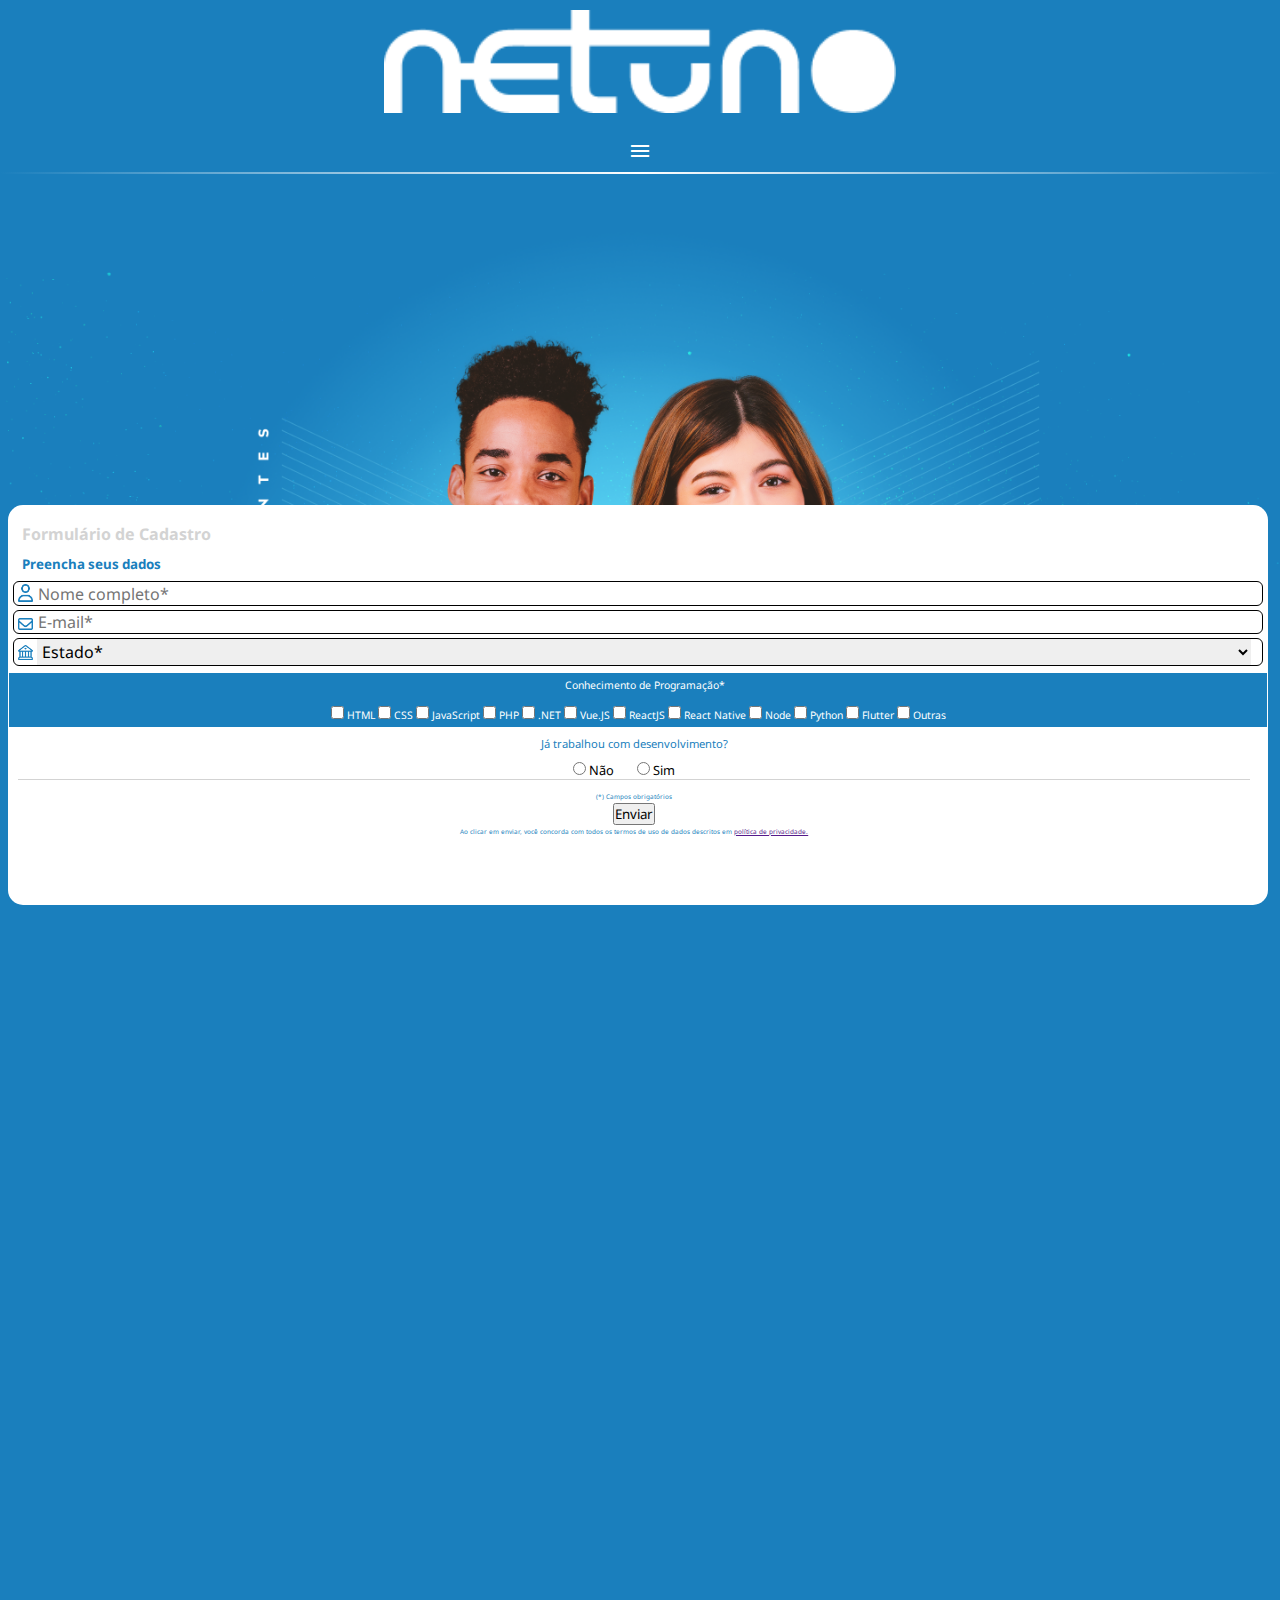
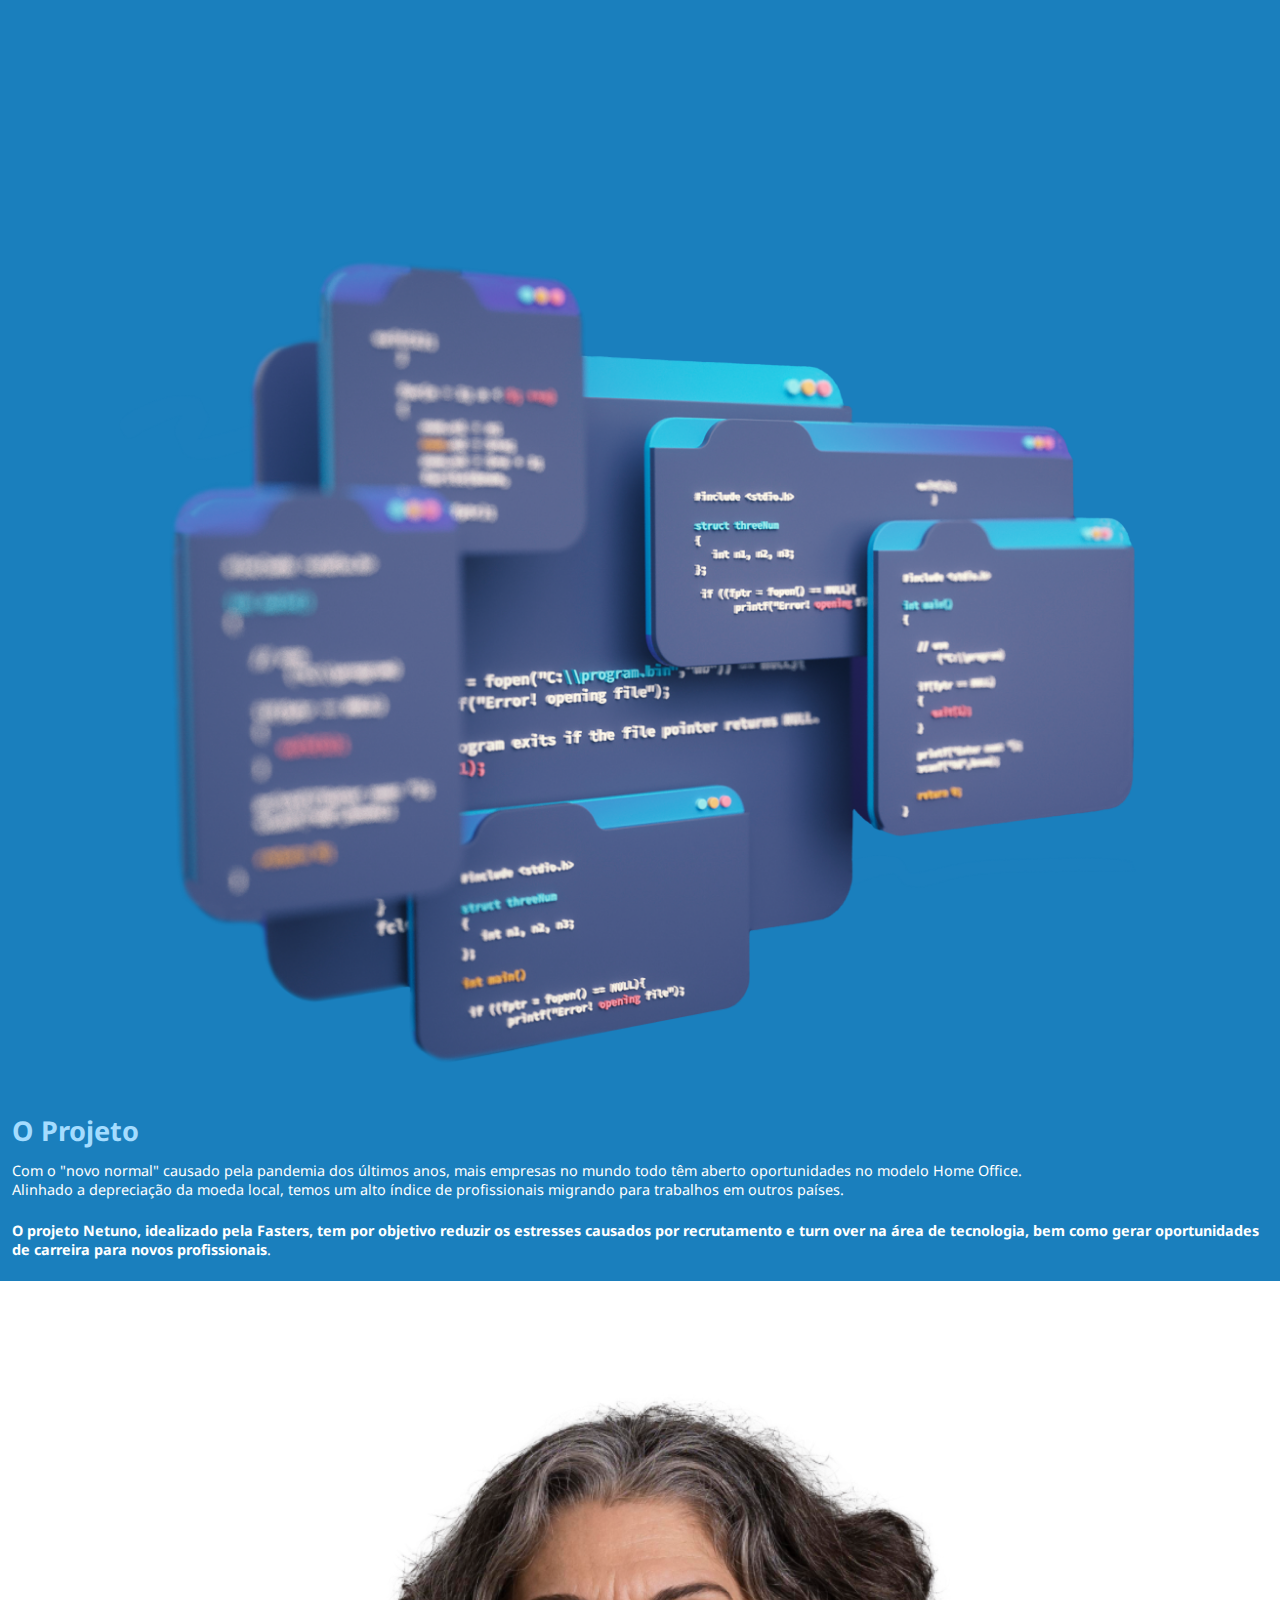
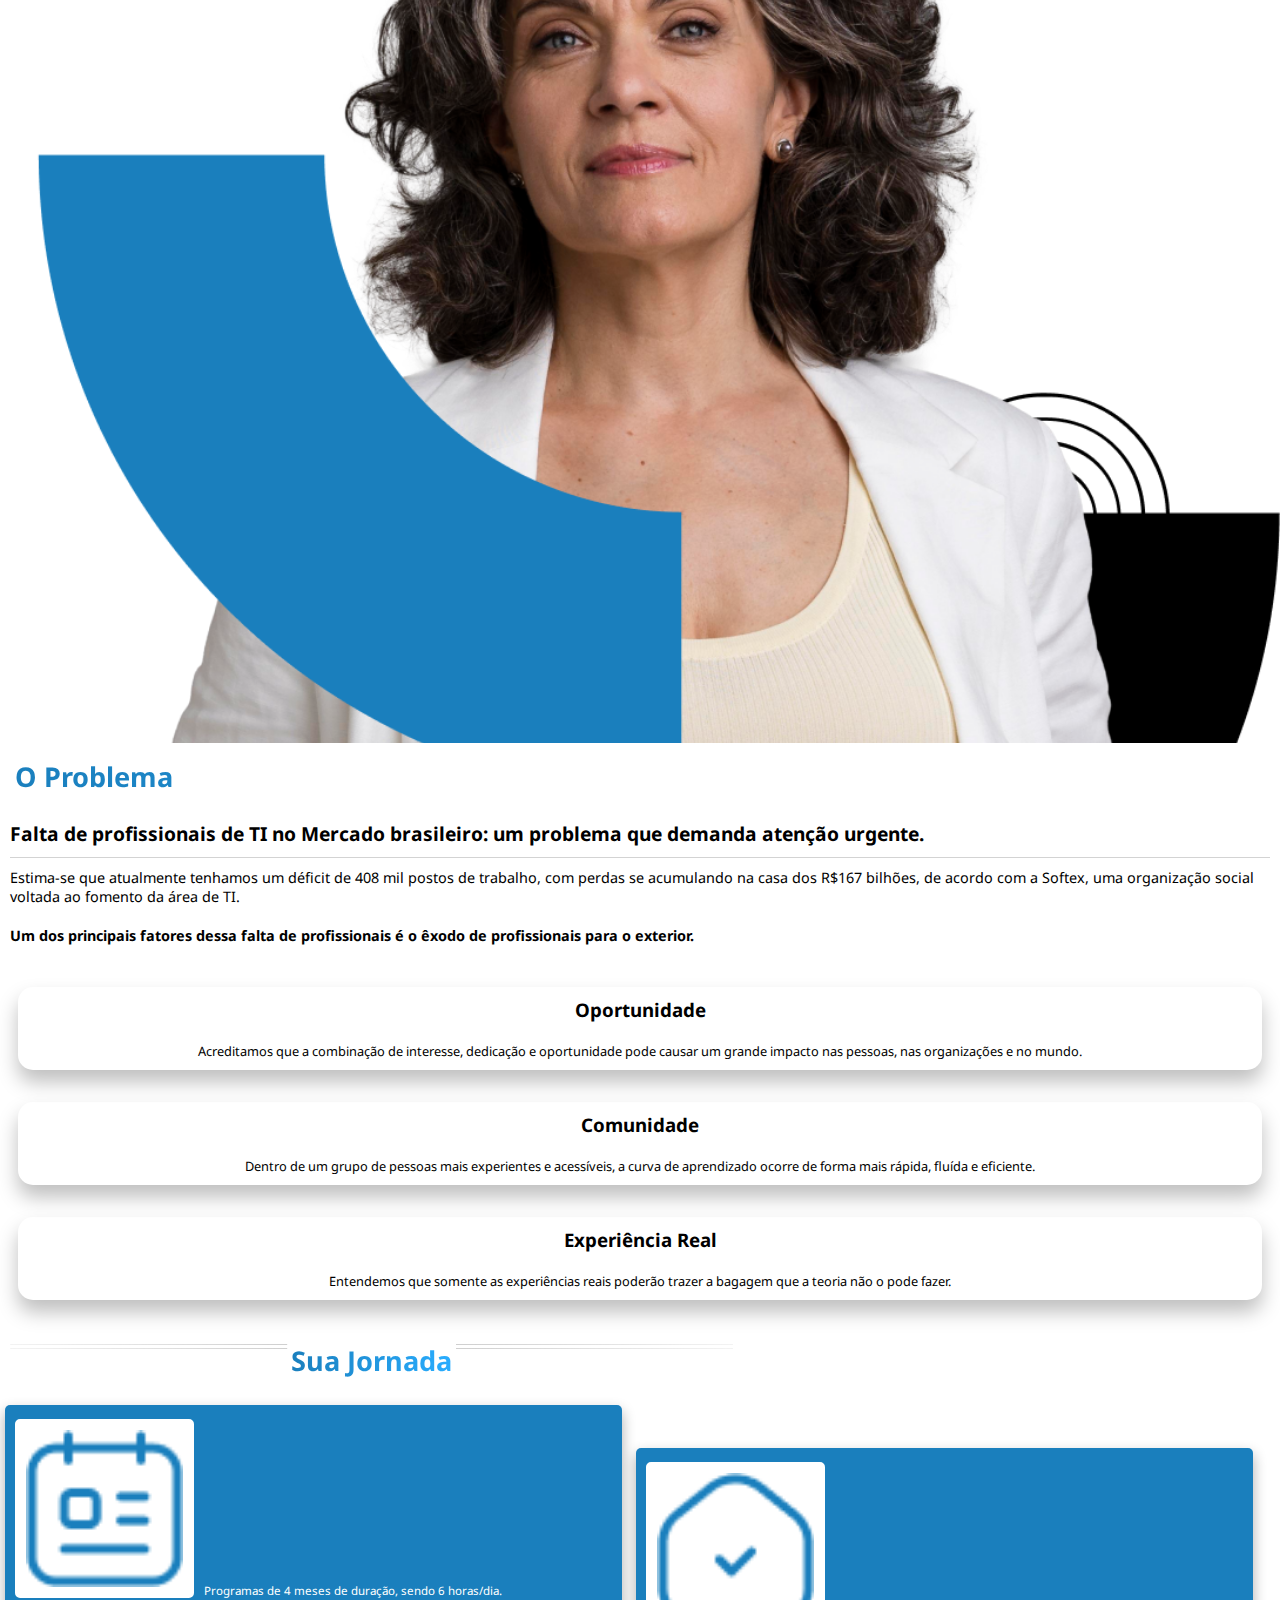
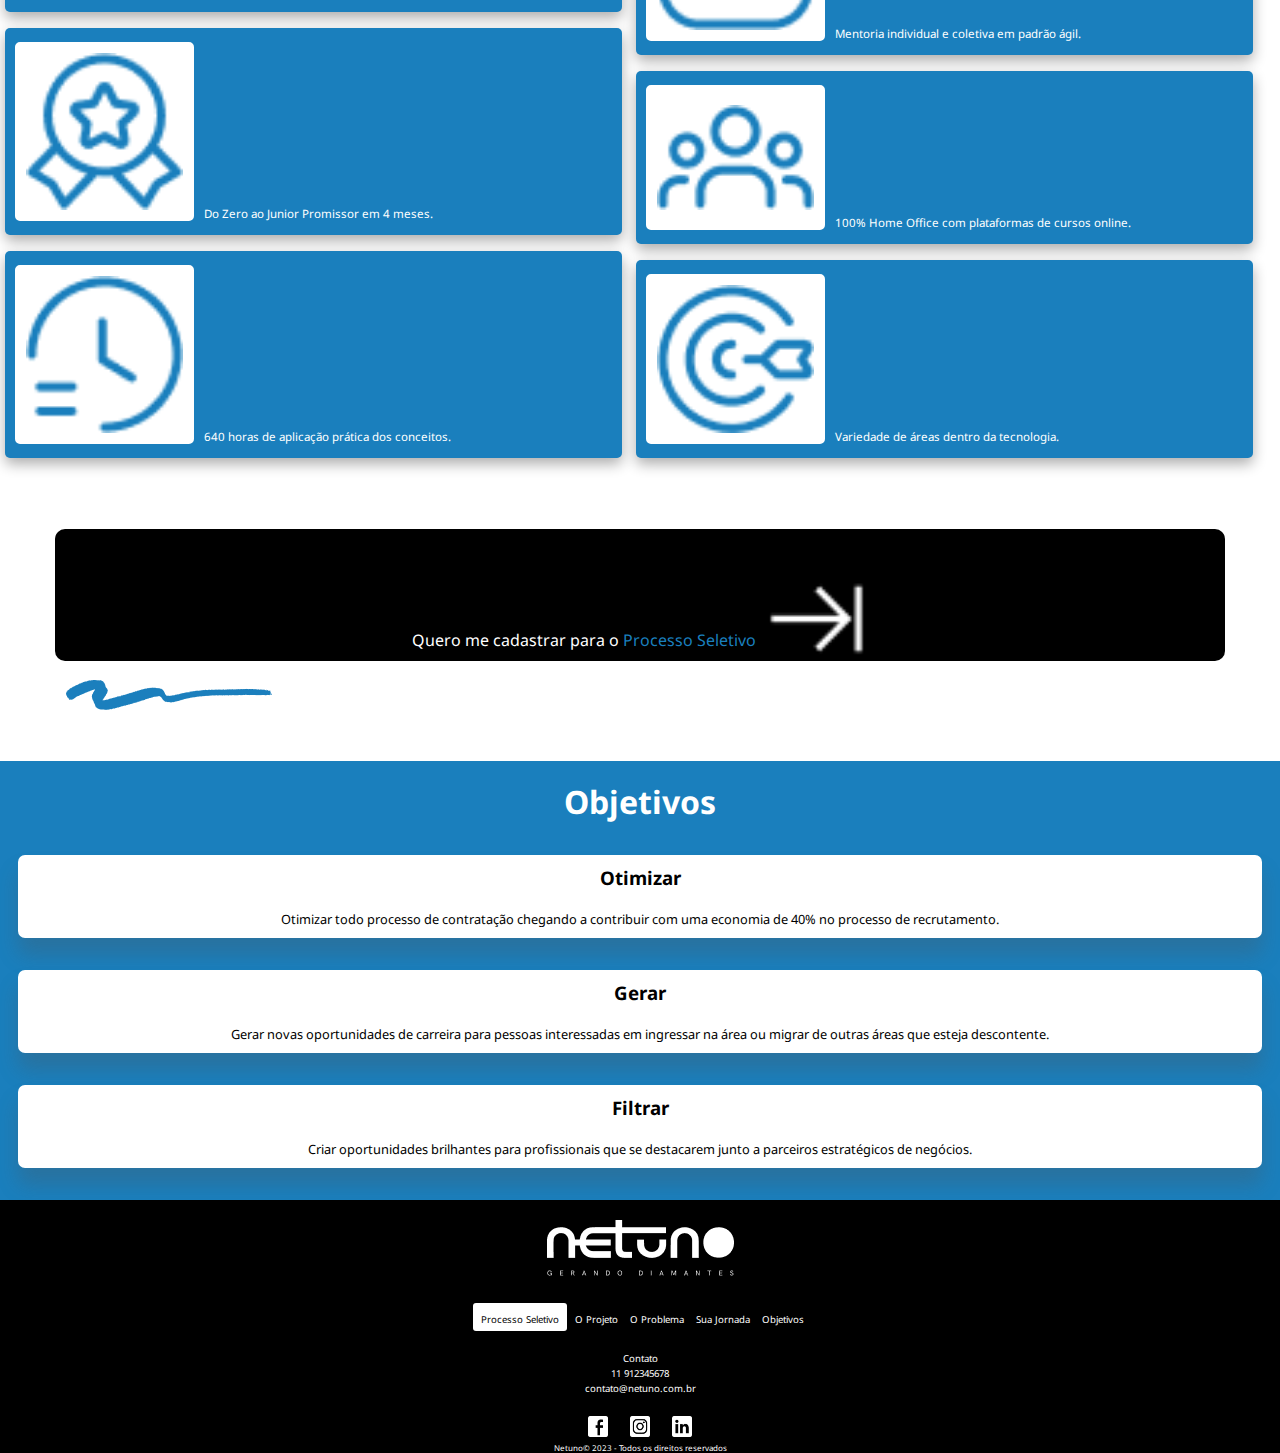
==== commit 9a9c1d0c: "Projeto netuno" ====
--- a/index.html
+++ b/index.html
@@ -15,7 +15,7 @@
     <header>
         <picture><a href=""><img src="Imagens/assets/logo.png" alt=""></a></picture>
         <i id="burguer" class="material-icons" onclick="clickMenu()">menu</i>
-        <menu id="lista">
+        <menu id="ilista">
             <ul>
                 <li><a href="">O Projeto</a></li>
                 <li><a href="">O Problema</a></li>
@@ -204,14 +204,36 @@
         </section>
     </main>
     <footer>
-
+        <div id="imgrodape"><img src="Imagens/assets/logo+slogan.png" alt=""></div>
+        <div class="listarodape">
+            <div id="botaorodape">
+            <a href="">Processo Seletivo</a>
+        </div>
+            <div id="menurodape">
+                <a id="lista" href="">O Projeto</a>
+                <a id="lista" href="">O Problema</a>
+                <a id="lista" href="">Sua Jornada</a>
+                <a id="lista" href="">Objetivos</a>
+            </div>
+            <div id="contato">
+                <p>Contato</p>
+                <p>11 912345678</p>
+                <p>contato@netuno.com.br</p>
+            </div>
+        </div>
+        <div id="iconesrodape">
+            <div id="redes"><a href=""><img src="Imagens/icones/fb.png" alt="fb"></a></div>
+            <div id="redes"><a href=""><img src="Imagens/icones/ig.png" alt="insta"></a></div>
+            <div id="redes"><a href=""><img src="Imagens/icones/in.png" alt="linkedin"></a></div>
+            <div><p>Netuno&copy; 2023 - Todos os direitos reservados</p></div>
+        </div>
     </footer>
     <script>
         function clickMenu() {
-            if (lista.style.display =='block'){
-            lista.style.display = 'none'
+            if (ilista.style.display =='block'){
+            ilista.style.display = 'none'
         } else {
-            lista.style.display = 'block'
+            ilista.style.display = 'block'
         }
     }
     </script>
--- a/style.css
+++ b/style.css
@@ -251,11 +251,11 @@
     margin: 32px 18px;
 }
 
-div#box > h3, div#box > p {
-    padding: 10px;
-}
-
-div#jornada{
+div#box > p {
+    font-size: .8em;
+}
+
+div#box > h3, div#box > p, div#jornada{
     padding: 10px;
 }
 
@@ -357,13 +357,78 @@
 }
 
  div.objetivos > div#boxobjetivos{
-    border-radius: 15px;
-    box-shadow: 0px 12px 20px 0px #505050;
+    border-radius: 7px;
+    box-shadow: 0px 17px 20px 0px #50505045;
     text-align: center;
     margin: 32px 18px;
     background-color: #fff;
 }
 
-div#objetivos > h3, div#objetivos > p {
-    padding: 10px;
+div#boxobjetivos > h3, div#boxobjetivos > p {
+    padding: 10px;
+}
+
+div#boxobjetivos > p {
+    font-size: .8em;
+}
+
+footer{
+    background-color: black;
+}
+
+#imgrodape{
+    text-align: center;
+    padding: 20px;
+}
+
+#botaorodape{
+    background-color: white;
+    border-radius: 3px;
+    width: 94px;
+    padding: 3px;
+    display: inline-block;
+    text-align: center;
+}
+
+#botaorodape > a{
+    text-decoration: none;
+    font-size: 0.6em;
+    color: black;
+}
+
+#menurodape{
+    display: inline-block;
+}
+
+#menurodape > #lista, #contato > p{
+    color: white;
+    text-decoration: none;
+    padding: 1px 4px;
+    font-size: .6em;
+    text-align: center;
+}
+
+#contato{
+    padding: 20px;
+}
+
+.listarodape{
+    text-align: center;
+}
+
+#redes{
+    display: inline-block;
+}
+
+#redes > a > img{
+    width: 55%;
+}
+
+div#iconesrodape {
+    text-align: center;
+    color: white;
+}
+
+#iconesrodape > div > p{
+   font-size: .5em;
 }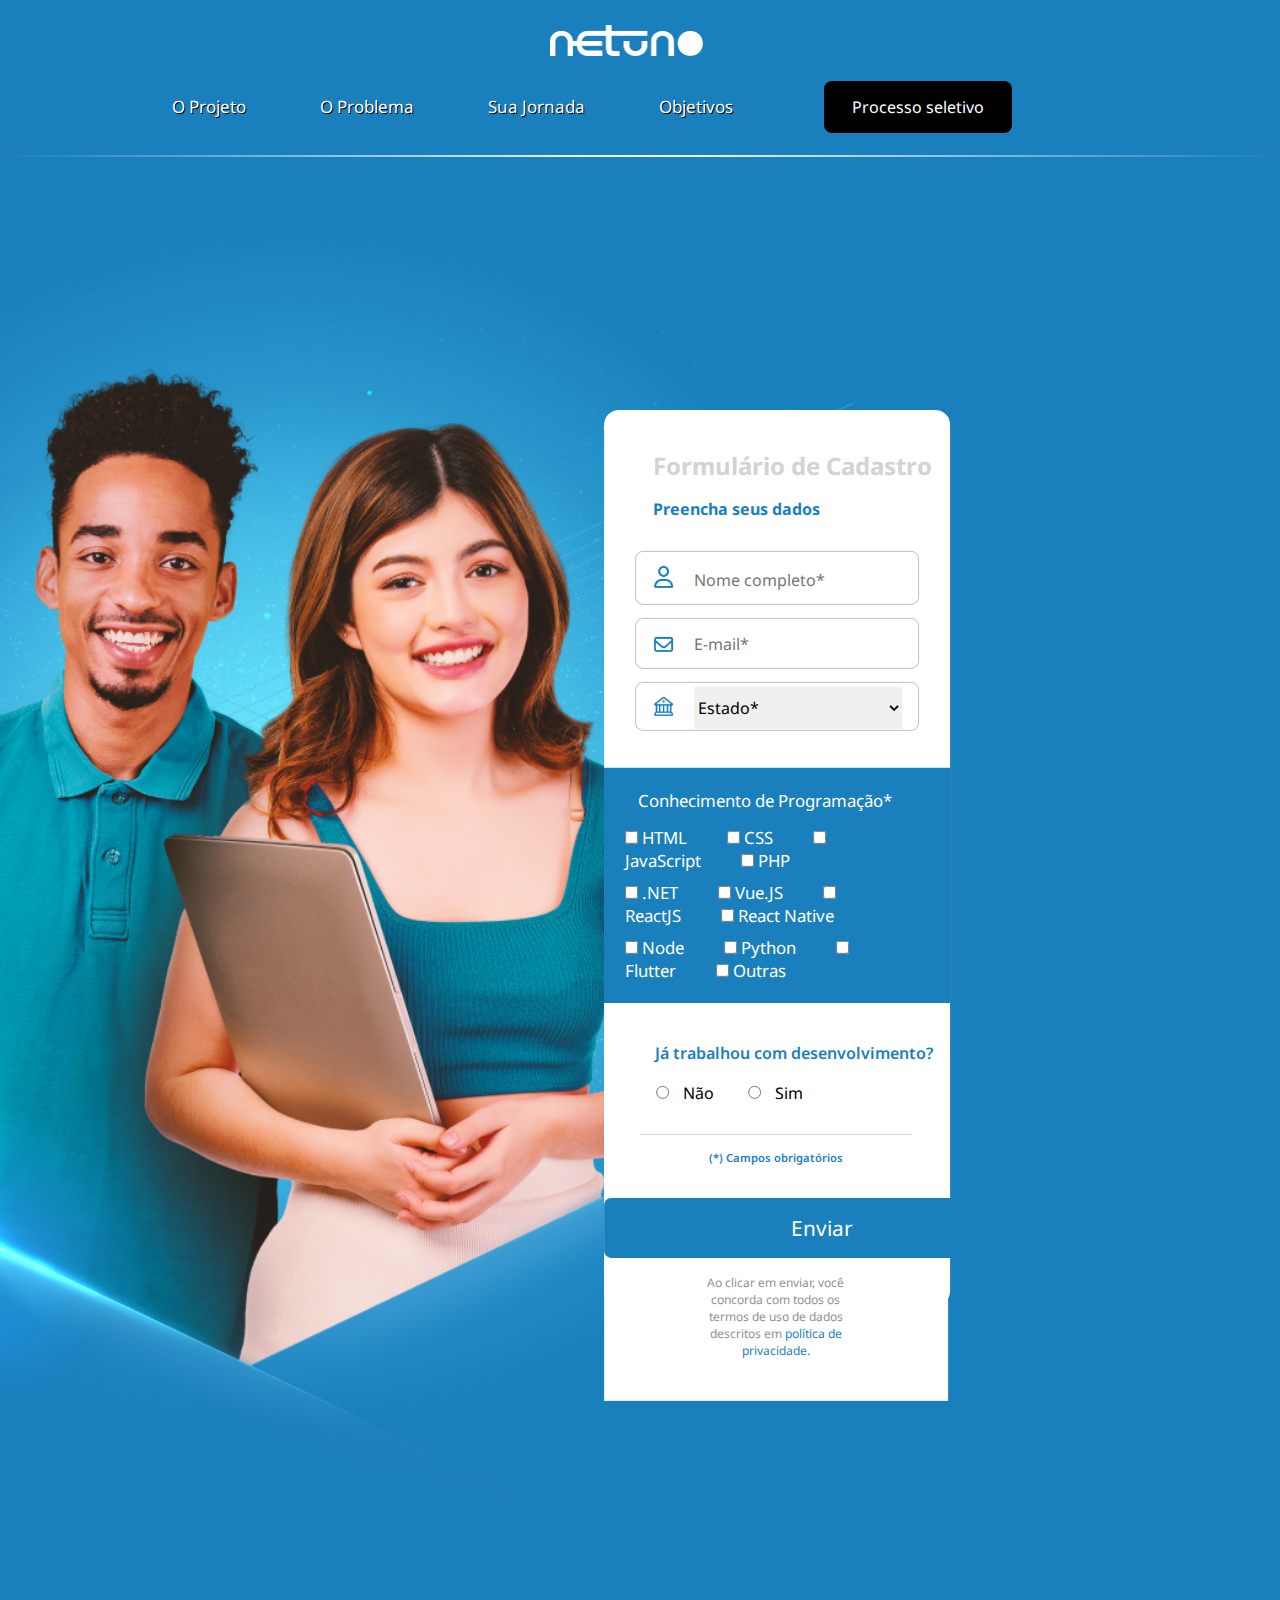
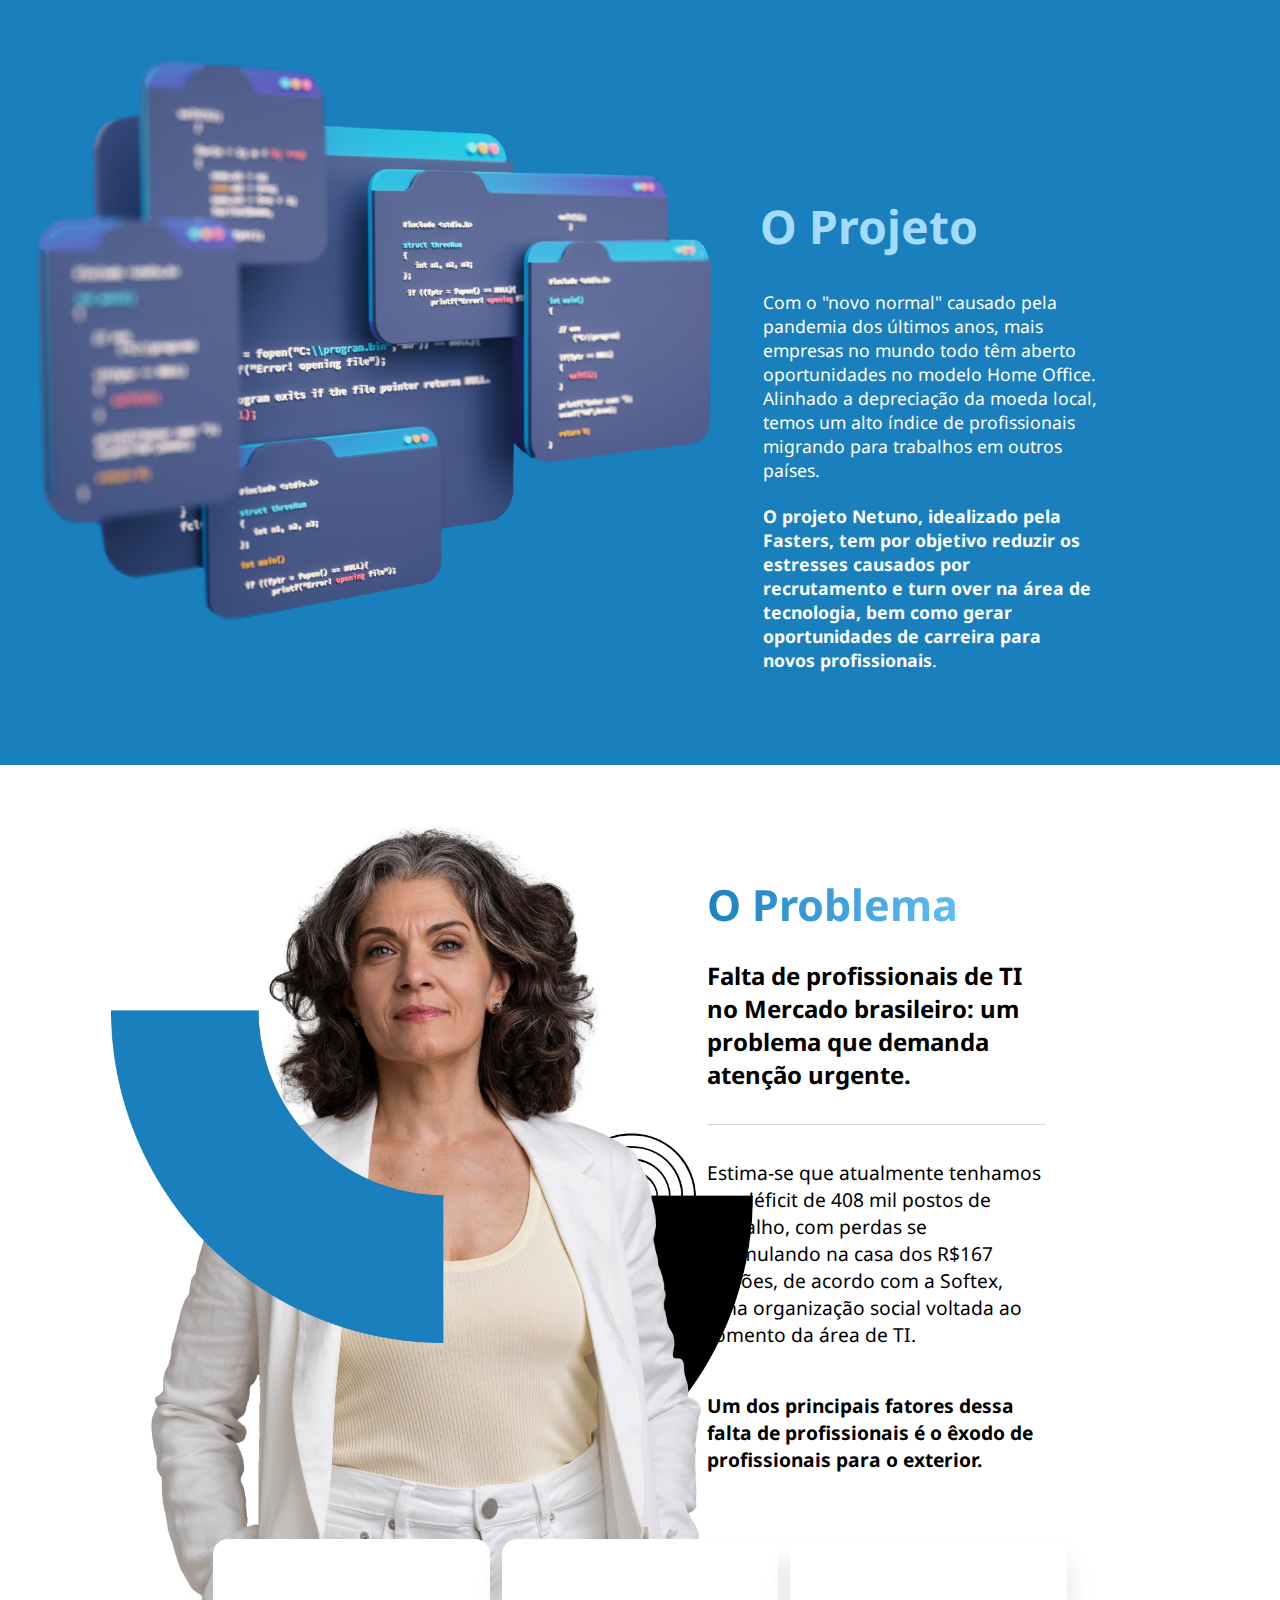
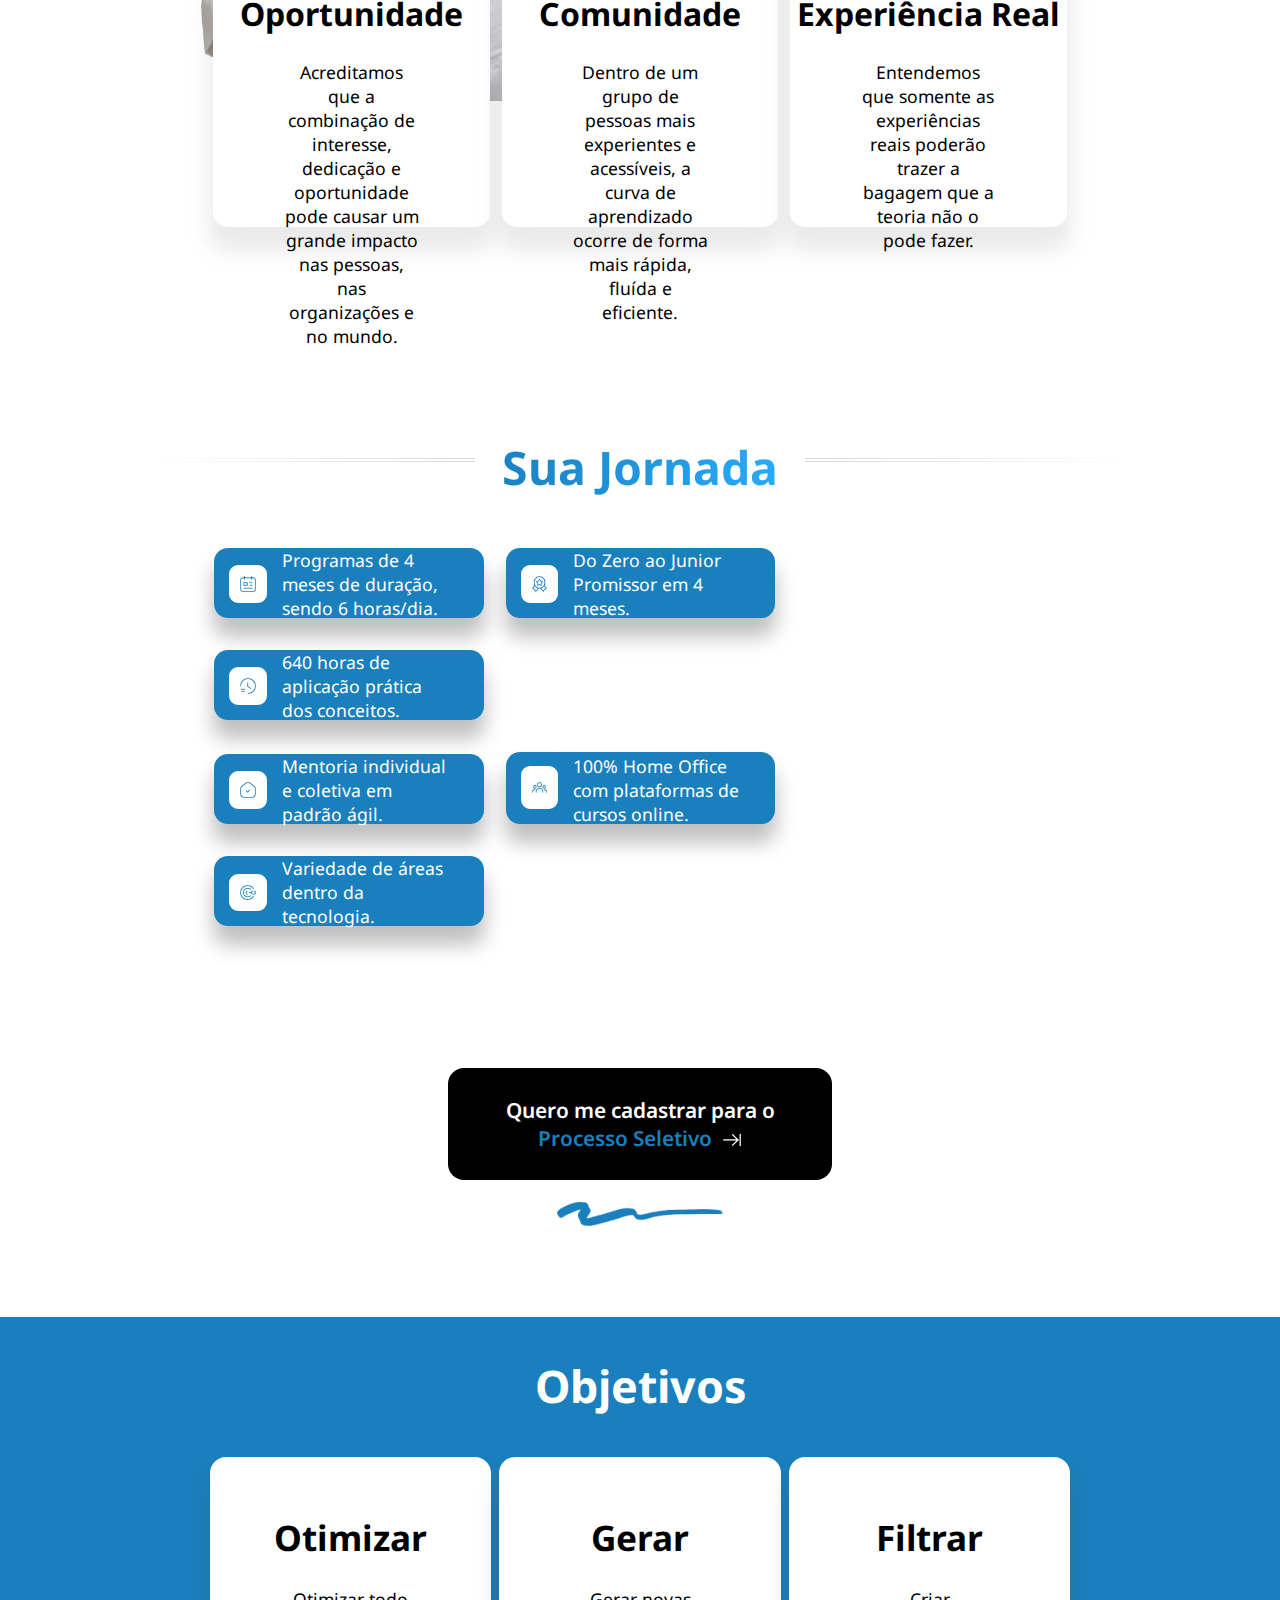
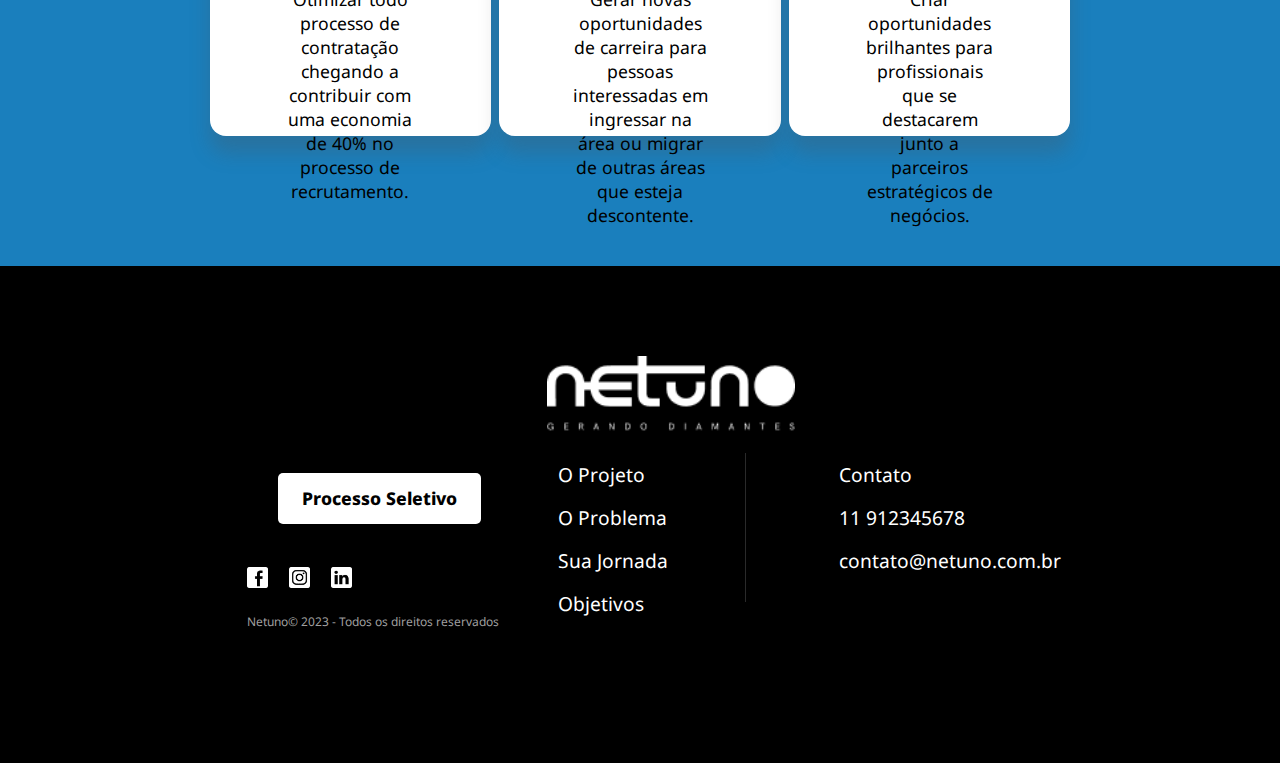
==== commit 320a3529: "Projeto netuno" ====
--- a/index.html
+++ b/index.html
@@ -6,9 +6,10 @@
     <meta name="viewport" content="width=device-width, initial-scale=1.0">
     <link href="https://fonts.googleapis.com/icon?family=Material+Icons" rel="stylesheet">
     <link rel="stylesheet" href="style.css">
+    <link rel="stylesheet" href="media-query.css">
     <title>Projeto Netuno</title>
     <style>
-        @import url('https://fonts.googleapis.com/css2?family=Noto+Sans:wght@100;200;300;400&display=swap');
+        @import url('https://fonts.googleapis.com/css2?family=Noto+Sans:wght@100;200;300;400;500;600;700;800;900&display=swap');
       </style>
 </head>
 <body>
@@ -41,7 +42,7 @@
                             <label for="imail"><img src="Imagens/icones/mail.png" alt="mail"></label>
                             <input type="email" name="mail" id="imail" autocomplete="email" required placeholder="E-mail*">
                         </div>
-                        <div class="login">
+                        <div class="login" id="estado">
                             <label for="iest"><img src="Imagens/icones/state.png" alt="state"></label>
                             <select name="est" id="iest">
                                 <option value="" selected >Estado*</option>
@@ -86,24 +87,22 @@
                                         <label for="icss">CSS</label>
                                         <input type="checkbox" name="javas" id="ijavas">
                                         <label for="ijavas">JavaScript</label>
+                                        <input type="checkbox" name="php" id="iphp">
+                                        <label for="iphp">PHP</label>
                                     </div>
                                     <div>
-                                        <input type="checkbox" name="php" id="iphp">
-                                        <label for="iphp">PHP</label>
                                         <input type="checkbox" name=".net" id="i.net">
                                         <label for="i.net">.NET</label>
                                         <input type="checkbox" name="vuejs" id="ivuejs">
                                         <label for="ivuejs">Vue.JS</label>
-                                    </div>
-                                    <div>
                                         <input type="checkbox" name="reactjs" id="ireactjs">
                                         <label for="ireactjs">ReactJS</label>
                                         <input type="checkbox" name="reactn" id="ireactn">
                                         <label for="ireactn">React Native</label>
+                                    </div>
+                                    <div>
                                         <input type="checkbox" name="node" id="inode">
                                         <label for="inode">Node</label>
-                                    </div>
-                                    <div>
                                         <input type="checkbox" name="python" id="ipython">
                                         <label for="ipython">Python</label>
                                         <input type="checkbox" name="flutter" id="iflutter">
@@ -122,12 +121,11 @@
                                 </div>
                                 <div class="enviar">
                                 <p>(*) Campos obrigatórios</p>
-                                <input type="submit" value="Enviar">
-                                <p>Ao clicar em enviar, você concorda com todos os termos de uso de dados descritos em <a href="">política de privacidade.</a></p>
+                                <input class="enviar" type="submit" value="Enviar">
+                                <p id="politica">Ao clicar em enviar, você concorda com todos os termos de uso de dados descritos em <a href="">política de privacidade.</a></p>
                             </div>
                             </div>
                         </div>
-                        
                 </div>
             </div>
                 <div id="parte2">
@@ -151,17 +149,19 @@
                     <p>Estima-se que atualmente tenhamos um déficit de 408 mil postos de trabalho, com perdas se acumulando na casa dos R$167 bilhões, de acordo com a Softex, uma organização social voltada ao fomento da área de TI.</p>
                     <p><strong>Um dos principais fatores dessa falta de profissionais é o êxodo de profissionais para o exterior.</strong></p>
                 </div>
-                <div id="box">
-                   <h3>Oportunidade</h3> 
-                   <p>Acreditamos que a combinação de interesse, dedicação e oportunidade pode causar um grande impacto nas pessoas, nas organizações e no mundo.</p>
-                </div>
-                <div id="box">
-                    <h3>Comunidade</h3>
-                    <p>Dentro de um grupo de pessoas mais experientes e acessíveis, a curva de aprendizado ocorre de forma mais rápida, fluída e eficiente.</p>
-                </div>
-                <div id="box">
-                    <h3>Experiência Real</h3>
-                    <p>Entendemos que somente as experiências reais poderão trazer a bagagem que a teoria não o pode fazer.</p>
+                <div class="boxclass">
+                    <div id="box">
+                       <h3>Oportunidade</h3>
+                       <p>Acreditamos que a combinação de interesse, dedicação e oportunidade pode causar um grande impacto nas pessoas, nas organizações e no mundo.</p>
+                    </div>
+                    <div id="box">
+                        <h3>Comunidade</h3>
+                        <p>Dentro de um grupo de pessoas mais experientes e acessíveis, a curva de aprendizado ocorre de forma mais rápida, fluída e eficiente.</p>
+                    </div>
+                    <div id="box">
+                        <h3>Experiência Real</h3>
+                        <p>Entendemos que somente as experiências reais poderão trazer a bagagem que a teoria não o pode fazer.</p>
+                    </div>
                 </div>
                 <div id="jornada">
                     <div class="vectorinv"></div>
@@ -222,9 +222,11 @@
             </div>
         </div>
         <div id="iconesrodape">
-            <div id="redes"><a href=""><img src="Imagens/icones/fb.png" alt="fb"></a></div>
-            <div id="redes"><a href=""><img src="Imagens/icones/ig.png" alt="insta"></a></div>
-            <div id="redes"><a href=""><img src="Imagens/icones/in.png" alt="linkedin"></a></div>
+            <div class="redes">
+                <div id="redes"><a href=""><img src="Imagens/icones/fb.png" alt="fb"></a></div>
+                <div id="redes"><a href=""><img src="Imagens/icones/ig.png" alt="insta"></a></div>
+                <div id="redes"><a href=""><img src="Imagens/icones/in.png" alt="linkedin"></a></div>
+            </div>
             <div><p>Netuno&copy; 2023 - Todos os direitos reservados</p></div>
         </div>
     </footer>
--- a/style.css
+++ b/style.css
@@ -179,10 +179,29 @@
     border-bottom: .7px solid lightgray;
 }
 
+input.enviar {
+    background-color: #1A7FBD;
+    border: none;
+    padding: 12px 50px;
+    border-radius: 7px;
+    color: white;
+    font-size: 1.3em;
+}
 div.enviar > p{
     color: #1A7FBD;
     font-size: .5em;
     padding: 2px 0px;
+    font-weight: 600;
+}
+
+p#politica {
+    color: #919191;
+    font-weight: 400;
+}
+
+p#politica > a{
+    text-decoration: none;
+    color: #1A7FBD;
 }
 
 div#background2{
@@ -244,7 +263,7 @@
     padding: 10px;
 }
 
-article > div#box{
+div > div#box{
     border-radius: 15px;
     box-shadow: 0px 12px 20px 0px #bfbfbf;
     text-align: center;
@@ -257,6 +276,10 @@
 
 div#box > h3, div#box > p, div#jornada{
     padding: 10px;
+}
+
+div#jornada{
+    text-align: center;
 }
 
 div#jornada > div{
@@ -284,8 +307,6 @@
 
 div.boxjornada > div.grupos{
     background-color: #1A7FBD;
-    color: #FFF;
-    font-size: .8em;
     border-radius: 5px;
     margin: 16px 5px;
     box-shadow: 0px 6px 14px 0px #00000052;
@@ -298,6 +319,7 @@
     border: 11px solid white;
     margin: 10px;
     margin-top: 14px;
+    vertical-align: middle;
 }
 
 div > div.boxjornada{
@@ -305,18 +327,21 @@
     width: 49%;
 }
 
-div.boxjornada > div.grupos > p{
-    width: 55%;
-    font-size: .9em;
-    transform: translate(0%, -112%);
-    height: 12px;
-}
+div.boxjornada > div.grupos > p {
+    width: calc(100% - 42%);
+    font-size: .8em;
+    height: 10px;
+    color: #FFF;
+    vertical-align: middle;
+    padding-bottom: 70px;
+}
+
 div.grupos > p, div.grupos > img{
     display: inline-block;
 }
 
 img.groupimg {
-    padding: 1vh 0px;
+    padding: 1.3vh 0px;
 }
 
 div#processoseletivo{
--- a/media-query.css
+++ b/media-query.css
@@ -0,0 +1,589 @@
+@charset "utf-8";
+
+@media screen and (min-width: 992px) {
+    
+*{
+    padding: 0px;
+    margin: 0px;
+    font-family: 'Noto Sans', sans-serif;
+    box-sizing: border-box;
+}
+
+body{
+    background-color: #1A7FBD;
+}
+
+header {
+    border-style: solid;
+    text-align: center;
+    border-width: 1px;
+    border-image: linear-gradient(to left, #1A7FBD, #FFF , #1A7FBD) 0 0 100% 0/2px 0 2px 0;
+    padding: 0px;
+}
+
+picture {
+    display: inline-block;
+    text-align: left;
+    padding: 10px;
+    margin-right: 27px;
+    top: 14px;
+    position: relative;
+}
+
+picture > a > img{
+    width: 12vw;
+}
+
+i#burguer{
+display: none;}
+
+menu {
+    display: inline-block;
+    padding-inline-start: 0px;
+    margin-right: 79px;
+    padding: 28px 59px;
+}
+menu > ul{
+    list-style-type: none;
+}
+
+li{
+    display: inline-block;
+}
+
+li > a {
+    font-size: 17px;
+    text-shadow: 0.7px 0.7px 0.5px black;
+    display: block;
+    padding: 10px 35px;
+    text-decoration: none;
+    text-align: center;
+    background-color: #1A7FBD;
+    color: white;
+    border-top: 0px solid white;
+}
+
+a#processo {
+    background-color: black;
+    margin: -6px 52px;
+    color: white;
+    padding: 15px 28px;
+    border-radius: 8px;
+    font-size: 1em;
+}
+
+li > a:hover{
+    background-color: #29adff;
+    border-radius: 9px;
+}
+
+main{
+    background-color: #1A7FBD;
+}
+
+div#background1 {
+    background-image: url(Imagens/bannertopo.png);
+    background-size: cover;
+    background-repeat: no-repeat;
+    position: relative;
+    background-position: center top;
+    top: -8px;
+    height: 1440px;
+    left: -339px;
+}
+
+div#formulario {
+    position: relative;
+    background-color: white;
+    border-radius: 15px;
+    height: 56em;
+    transform: translate(270%, 28%);
+    margin: 10px;
+    width: 27%;
+}
+
+#formulario > h1 {
+    font-size: 1.5em;
+    color: lightgray;
+    padding: 39px 14px 16px 49px;
+}
+
+#formulario > h2 {
+    color: #1A7FBD;
+    font-size: 1em;
+    padding-bottom: 18px;
+    padding-left: 49px;
+}
+
+.login {
+    border: 1px solid #bfbfbf;
+    border-radius: 8px;
+    margin: 13px 31px;
+    padding: 1px;
+}
+
+.login > label > img {
+    width: 19px;
+    padding-top: 11px;
+}
+
+.login > label {
+    top: 2px;
+    position: relative;
+    padding: 3px 17px;
+}
+
+.login > input {
+    height: 47px;
+}
+
+.login#iest{
+    height: 20px
+}
+
+.login > input, select {
+    padding: 9px 0px;
+    font-size: 1em;
+    width: calc(100% - 72px);
+    border: none;
+}
+
+div#estado {
+    margin-bottom: 37px;
+}
+
+.group > .program, .group > .dev {
+    display: block;
+}
+
+.program {
+    padding: 20px;
+    font-size: 1.05em;
+    background-color: #1A7FBD;
+    color: white;
+    border: 1px solid #1a7fbd;
+    width: 100%;
+    text-align: left;
+}
+
+.program > legend{
+    padding-left: 13px;
+    padding-bottom: 5px;
+}
+.program > input{
+    margin: 0px 5px;
+}
+
+.program > div{
+    padding-top: 9px;
+    display: inline-block;
+}
+
+.program > div > label{
+    margin-right: 36px;
+}
+
+div.dev > legend {
+    font-size: 1em;
+    color: #1A7FBD;
+    font-weight: 600;
+    text-align: left;
+    margin: 39px 0px 18px 51px;
+}
+
+.dev {
+    width: 99.4%;
+    background-color: white;
+    text-align: center;
+}
+.dev > div{
+    font-size: 1em;
+}
+
+.dev > div > label{
+    padding: 0px 30px 0px 10px;
+}
+
+#escolha {
+    margin: 10px 36px;
+    padding: 0px 0px 30px 16px;
+    border-bottom: 0.7px solid lightgray;
+    text-align: left;
+}
+
+input.enviar {
+    background-color: #1A7FBD;
+    border: none;
+    padding: 16px 187px;
+    border-radius: 7px;
+    color: white;
+    font-size: 1.3em;
+}
+
+div.enviar > p {
+    color: #1A7FBD;
+    font-size: .7em;
+    padding: 5px 0px 33px 0px;
+    font-weight: 600;
+}
+
+p#politica {
+    color: #919191;
+    font-weight: 400;
+    padding: 16px 90px 42px 90px;
+    font-size: .75em;
+}
+
+p#politica > a{
+    text-decoration: none;
+    color: #1A7FBD;
+}
+
+div#background2 {
+    background-image: url(Imagens/dev.png);
+    height: 78vh;
+    background-repeat: no-repeat;
+    background-size: contain;
+    background-color: #1A7FBD;
+    background-position: center center;
+    width: 57vw;
+    display: inline-block;
+}
+
+div#parte2 {
+    margin-top: -2%;
+    padding-bottom: 6%;
+}
+
+.texto {
+    display: inline-block;
+    width: 28%;
+    position: absolute;
+    left: 57%;
+    top: 139%;
+    transform: translate(6%, 105%);
+}
+
+#parte2 > div.texto >h1 {
+    padding: 9px 0px 32px 9px;
+    color: #A4DCFF;
+    font-size: 2.9em;
+}
+
+#parte2 > div.texto > p {
+    color: white;
+    font-size: 1.1em;
+    padding: 0px 12px;
+}
+
+#article2{
+    background-color: #fff;
+}
+
+#background3 {
+    background-image: url(Imagens/Container2.png);
+    height: 104vh;
+    background-size: contain;
+    background-repeat: no-repeat;
+    background-position: center top;
+    width: 54%;
+    display: inline-block;
+    padding-right: 66%;
+}
+
+div#problema {
+    display: inline-block;
+    width: 28%;
+    top: 250vh;
+    left: 57vw;
+    position: absolute;
+    transform: translate(-9%, 37%);
+}
+
+#problema > h1 {
+    font-size: 2.7em;
+    background: linear-gradient(to right, #1A7FBD, #63bff9);
+    -webkit-background-clip: text;
+    -webkit-text-fill-color: transparent;
+    padding: 10px;
+    display: inline;
+}
+
+#problema > h2 {
+    font-size: 1.5em;
+    padding: 25px 0px 33px 0px;
+    border-bottom: lightgray;
+    border-bottom-width: 0.7px;
+    border-bottom-style: solid;
+    margin: 0px 10px;
+}
+
+#problema > p {
+    font-size: 1.2em;
+    padding: 34px 10px 10px 10px;
+}
+
+.boxclass {
+    text-align: center;
+    top: -19vh;
+    position: relative;
+}
+
+div.boxclass > div#box {
+    border-radius: 15px;
+    box-shadow: 0px 20px 20px 4px #9f9f9f38;
+    margin: 4px;
+    display: inline-block;
+    width: 21.6vw;
+    height: 32vh;
+    vertical-align: top;
+    background-color: white;
+}
+
+div#box > h3 {
+    font-size: 2em;
+    padding: 53px 0px 25px 0px;
+}
+
+div#box > p {
+    font-size: 1.1em;
+    padding: 0px 70px;
+}
+
+div#jornada{
+    text-align: center;
+}
+
+div#jornada > div{
+    display: inline-block;
+}
+
+div#jornada > div.vectorinv, div.vector2 {
+    background-image: url(Imagens/Elements/Vector2.png);
+    width: 25%;
+    height: 3vh;
+    background-repeat: no-repeat;
+    background-size: contain;
+}
+
+div#jornada > div.jornada{
+    background: linear-gradient(to right, #1A7FBD, #29adff);
+    background-clip: text;
+    -webkit-background-clip: text;
+    -webkit-text-fill-color: transparent;
+    font-size: 2.9em;
+    padding: 23px;
+}
+
+div#jornada > div.vectorinv{
+    transform: scaleX(-1);
+}
+
+div.boxjornada > div.grupos {
+    background-color: #1A7FBD;
+    border-radius: 14px;
+    margin: 16px 9px;
+    box-shadow: 0px 18px 20px 1px #00000040;
+    display: inline-block;
+    width: 31%;
+}
+
+div.boxjornada > div.grupos > img {
+    background-color: #FFF;
+    border-radius: 9px;
+    width: 14%;
+    border: 11px solid white;
+    margin: 15px;
+    margin-top: 14px;
+    vertical-align: bottom;
+}
+
+div > div.boxjornada {
+    width: 68%;
+    display: block;
+    margin: auto;
+}
+
+div.boxjornada > div.grupos > p {
+    font-size: 1.1em;
+    height: 67px;
+    color: #FFF;
+    width: calc(100% - 100px);
+    vertical-align: text-bottom;
+    padding-top: 0px;
+}
+
+div.grupos > p, div.grupos > img{
+    display: inline-block;
+}
+
+img.groupimg {
+    padding: 5px 0px;
+}
+
+div#processoseletivo {
+    background-color: black;
+    color: white;
+    padding: 28px;
+    margin: auto;
+    border-radius: 16px;
+    text-align: center;
+    width: 30%;
+    margin-top: 14vh;
+}
+
+div#processoseletivo > a {
+    color: white;
+    text-decoration: none;
+    vertical-align: middle;
+    font-size: 1.3em;
+    font-weight: 600;
+}
+
+div#processoseletivo > a > img#botaoprocesso {
+    width: 6%;
+    transform: translateY(1%);
+    margin-left: 5px;
+    vertical-align: middle;
+}
+
+#imgprocesso {
+    background-image: url(Imagens/Elements/Vector1.png);
+    margin: 19px 66px;
+    height: 9vh;
+    background-repeat: no-repeat;
+    margin: auto;
+    width: 13%;
+    margin-top: 22px;
+    background-size: contain;
+    padding-bottom: 9%;
+}
+
+#article3{
+    background-color: #1A7FBD
+}
+
+.objetivos {
+    text-align: center;
+    margin-bottom: 10%;
+}
+
+.objetivos > h1 {
+    color: #fff;
+    text-align: center;
+    font-size: 2.8em;
+    padding: 3%;
+}
+
+div.objetivos > div#boxobjetivos {
+    border-radius: 16px;
+    box-shadow: 0px 17px 20px 0px #50505045;
+    margin: 2px;
+    background-color: #fff;
+    display: inline-block;
+    width: 22%;
+    height: 31vh;
+    vertical-align: middle;
+}
+
+div#boxobjetivos > h3 {
+    font-size: 2.2em;
+    margin-top: 30px;
+}
+
+div#boxobjetivos > h3, div#boxobjetivos > p {
+    padding: 26px;
+}
+
+div#boxobjetivos > p {
+    font-size: 1.1em;
+    padding: 0px 71px;
+}
+
+footer {
+    background-color: black;
+    text-align: center;
+    padding: 70px;
+}
+
+#imgrodape {
+    text-align: center;
+    display: inline-block;
+}
+
+#imgrodape > img {
+    background-size: contain;
+    width: 133%;
+    vertical-align: middle;
+}
+
+.listarodape {
+    display: inline-block;
+}
+
+#botaorodape {
+    background-color: white;
+    border-radius: 5px;
+    width: 203px;
+    padding: 13px;
+    display: inline-block;
+    height: 51px;
+    margin-top: 20px;
+    margin-left: 151px;
+}
+
+#botaorodape > a {
+    text-decoration: none;
+    font-size: 1.1em;
+    color: black;
+    font-weight: 800;
+}
+
+#menurodape {
+    display: inline-block;
+    vertical-align: top;
+}
+
+#menurodape > #lista, #contato > p {
+    color: white;
+    text-decoration: none;
+    padding: 8px 73px;
+    font-size: 1.2em;
+    text-align: left;
+    display: block;
+}
+
+#contato {
+    padding: 0px 20px 20px 20px;
+    display: inline-block;
+    border-left: 1px solid #2a2a2a;
+    vertical-align: top;
+}
+
+.redes {
+    padding: 5px 0px 20px 0px;
+}
+
+#redes{
+    display: inline-block;
+}
+
+#redes > a > img{
+    width: 55%;
+}
+
+div#iconesrodape {
+    text-align: left;
+    color: white;
+    display: block;
+    margin-left: 15.5%;
+    bottom: 7vh;
+    position: relative;
+}
+
+#iconesrodape > div > p {
+    font-size: .75em;
+    color: #9f9f9f;
+}
+
+}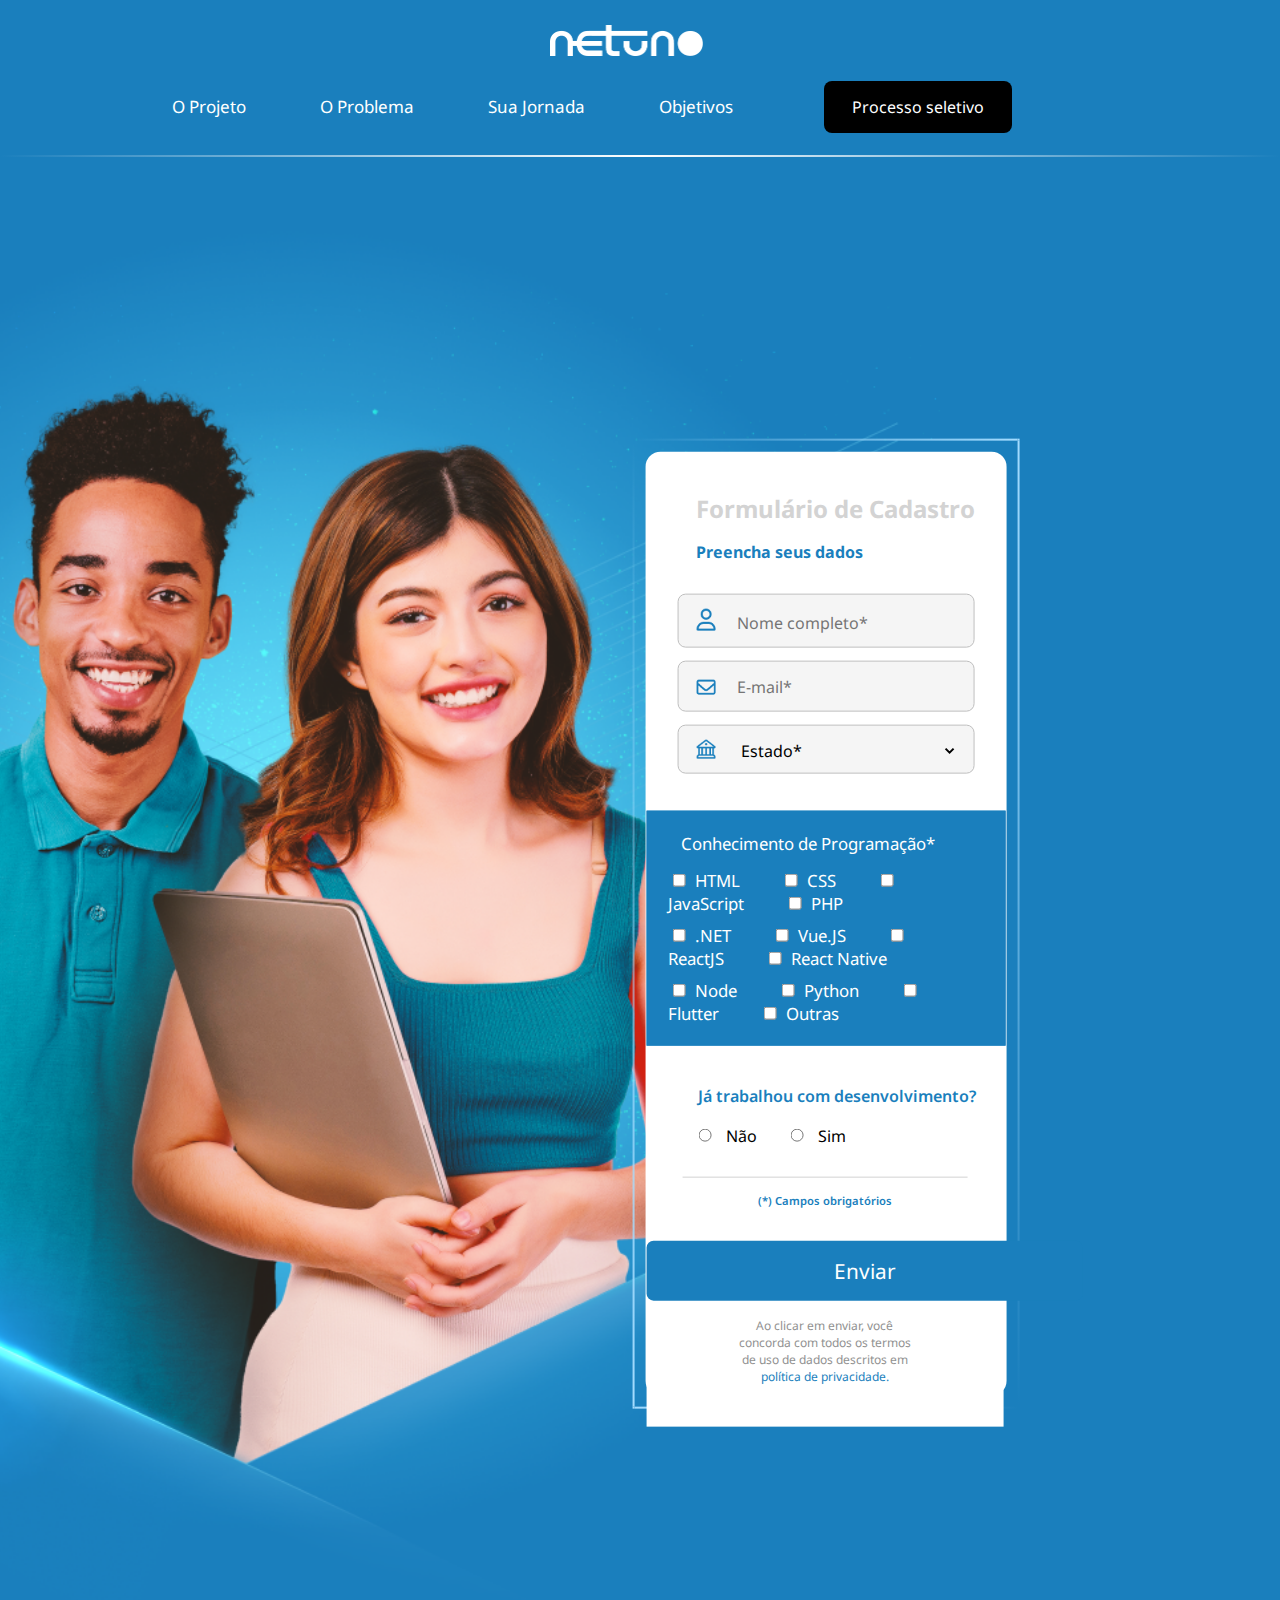
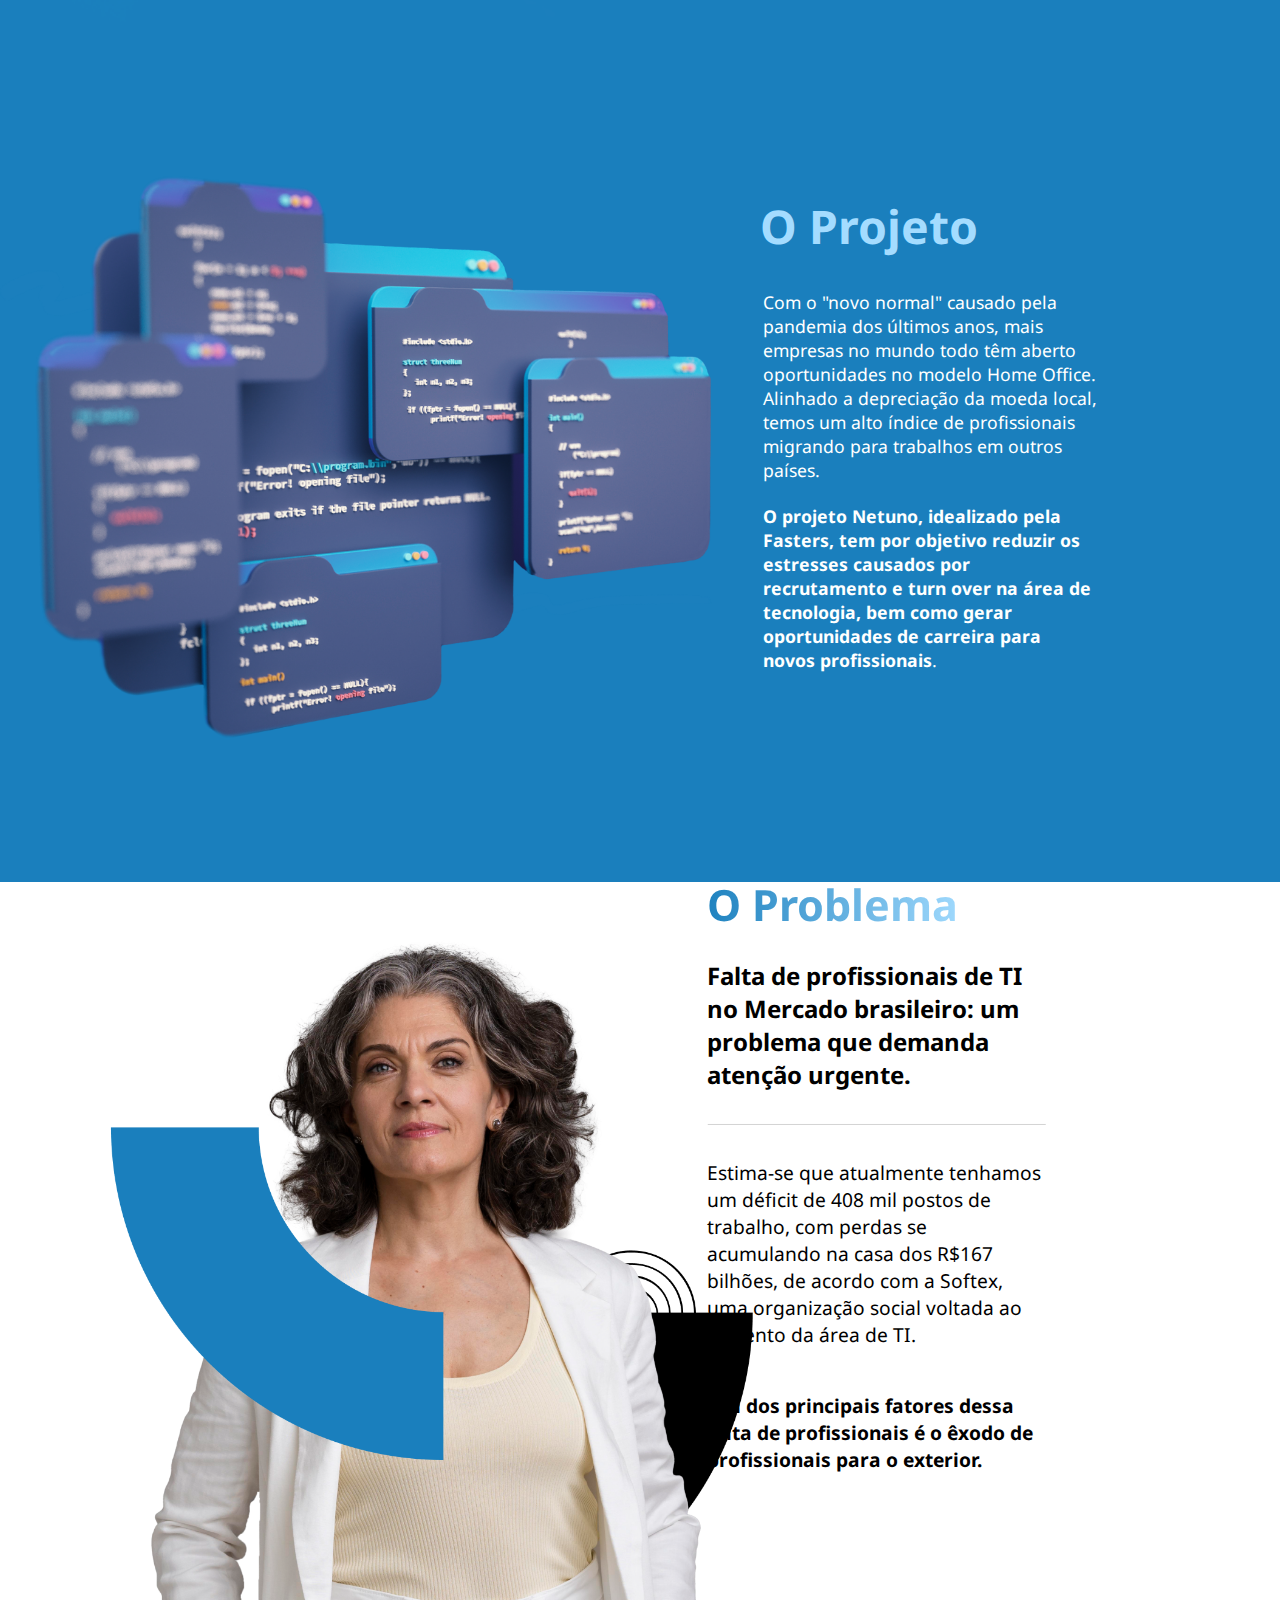
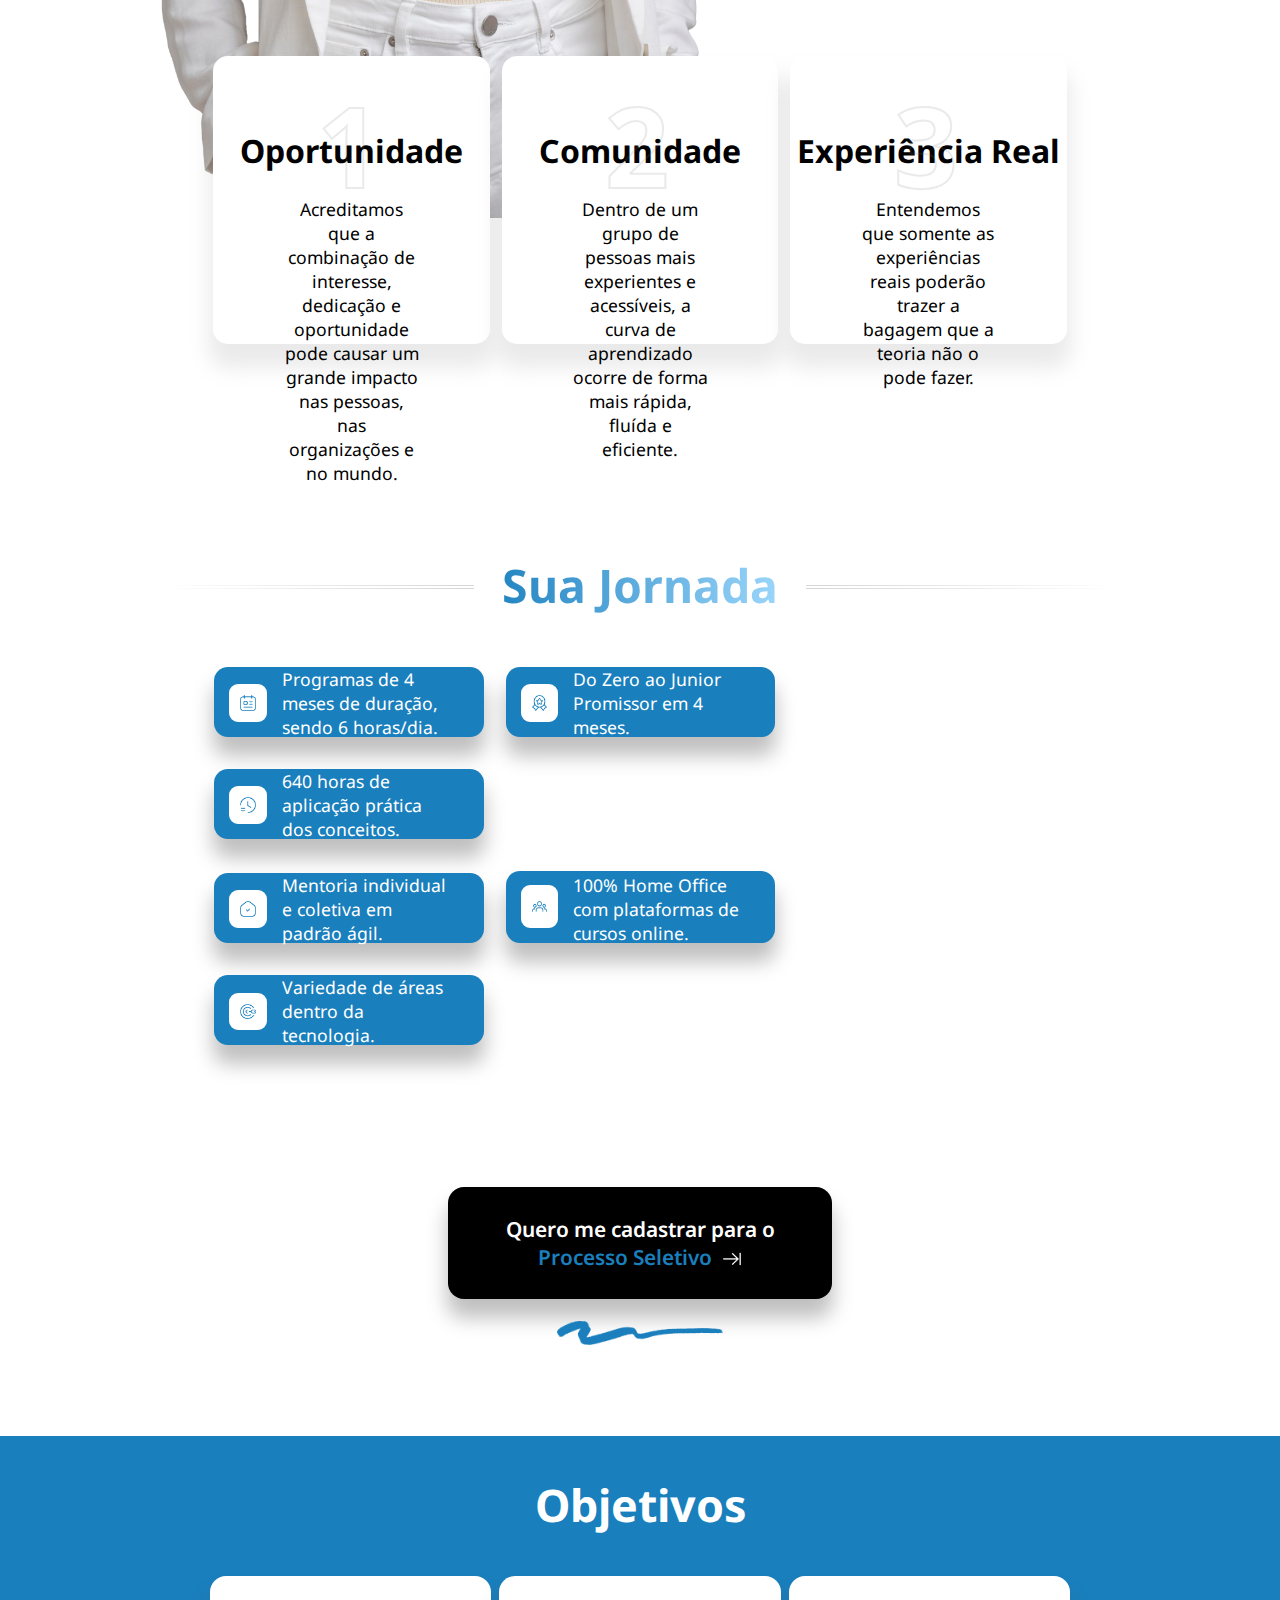
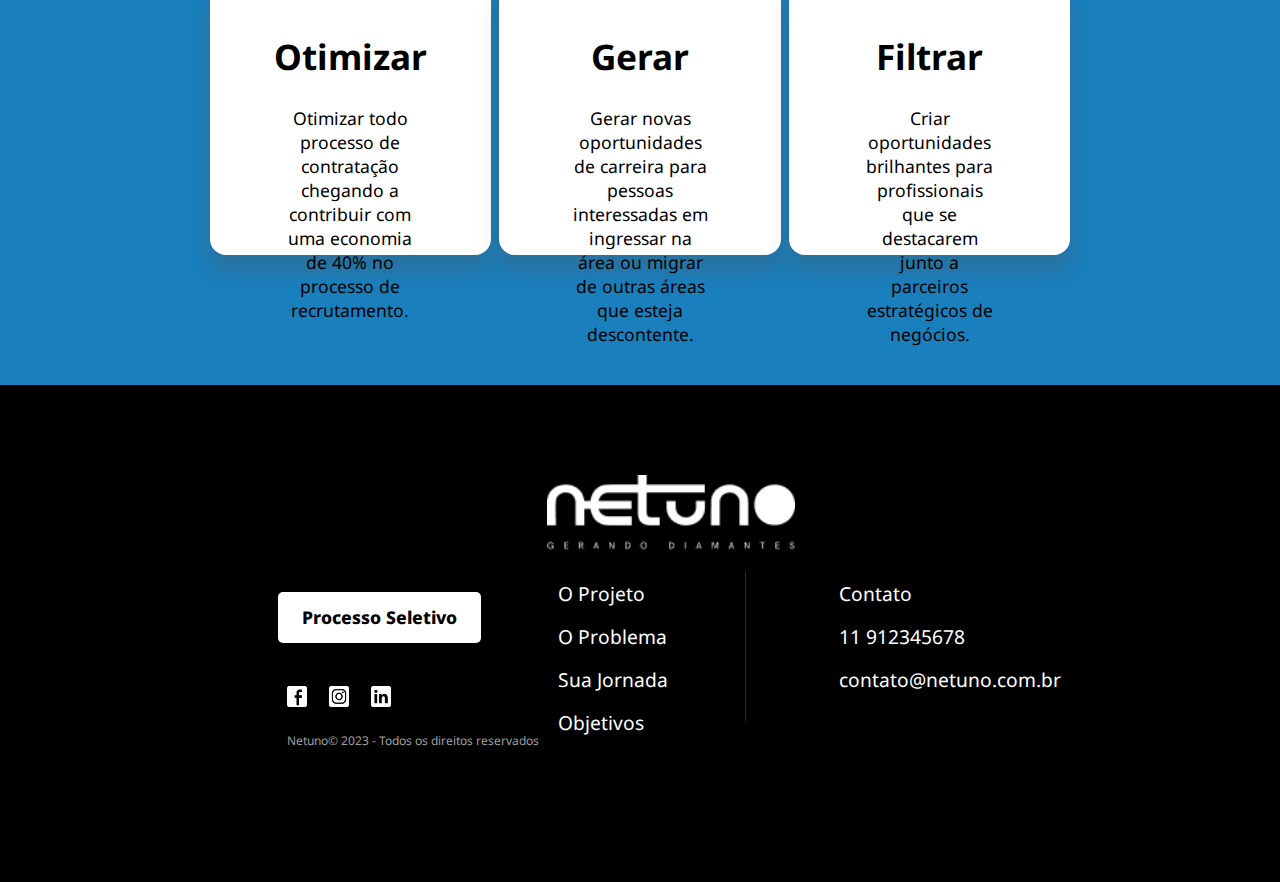
==== commit b29a59ac: "Projeto netuno" ====
--- a/index.html
+++ b/index.html
@@ -151,14 +151,17 @@
                 </div>
                 <div class="boxclass">
                     <div id="box">
+                        <h1>1</h1>
                        <h3>Oportunidade</h3>
                        <p>Acreditamos que a combinação de interesse, dedicação e oportunidade pode causar um grande impacto nas pessoas, nas organizações e no mundo.</p>
                     </div>
                     <div id="box">
+                        <h1>2</h1>
                         <h3>Comunidade</h3>
                         <p>Dentro de um grupo de pessoas mais experientes e acessíveis, a curva de aprendizado ocorre de forma mais rápida, fluída e eficiente.</p>
                     </div>
                     <div id="box">
+                        <h1>3</h1>
                         <h3>Experiência Real</h3>
                         <p>Entendemos que somente as experiências reais poderão trazer a bagagem que a teoria não o pode fazer.</p>
                     </div>
--- a/style.css
+++ b/style.css
@@ -47,7 +47,6 @@
 
 li > a{
     font-size: 17px;
-    text-shadow: .7px .7px 0.5px black;
     display: block;
     padding: 10px;
     text-decoration: none;
@@ -58,7 +57,7 @@
 }
 
 li > a:hover{
-    background-color: #29adff;
+    background-color: #A4DCFF;
 }
 
 main{
@@ -77,9 +76,10 @@
     position: relative;
     background-color: white;
     border-radius: 15px;
-    height: 25em;
-    transform: translate(-2px, 321px);
+    height: 26em;
+    transform: translate(-2px, 411px);
     margin: 10px;
+    border-image: linear-gradient(to top right, white, transparent, white) 1 1 1 1/2px 2px 2px 2px/13px;
 }
 
 #formulario > h1{
@@ -99,6 +99,7 @@
     border: 1px solid black;
     border-radius: 6px;
     margin: 4px 5px;
+    background-color: whitesmoke;
 }
 
 .login > label > img{
@@ -124,6 +125,7 @@
     font-size: 1em;
     width: calc(100% - 34px);
     border: none;
+    background-color: transparent;
 }
 
 .group > .program, .group > .dev{
@@ -145,8 +147,8 @@
     padding-left: 13px;
     padding-bottom: 5px;
 }
-.program > input{
-    margin: 0px 5px;
+.program > div > input{
+    margin-left: 20px;
 }
 
 .program > div{
@@ -242,7 +244,7 @@
 
 #problema > h1{
     font-size: 1.7em;
-    background: linear-gradient(to right, #1A7FBD, #29adff);
+    background: linear-gradient(to right, #1A7FBD, #A4DCFF);
     background-clip: text;
     -webkit-background-clip: text;
     -webkit-text-fill-color: transparent;
@@ -268,8 +270,19 @@
     box-shadow: 0px 12px 20px 0px #bfbfbf;
     text-align: center;
     margin: 32px 18px;
-}
-
+    height: 23vh;
+}
+
+#box > h1{
+    font-size: 7em;
+    position: relative;
+    -webkit-text-stroke-width: 2px;
+    -webkit-text-stroke-color: #8080802b;
+    color: transparent;
+    right: 1%;
+    bottom: 3%;
+    height: 20px;
+}
 div#box > p {
     font-size: .8em;
 }
@@ -294,7 +307,7 @@
 }
 
 div#jornada > div.jornada{
-    background: linear-gradient(to right, #1A7FBD, #29adff);
+    background: linear-gradient(to right, #1A7FBD,#A4DCFF);
     background-clip: text;
     -webkit-background-clip: text;
     -webkit-text-fill-color: transparent;
--- a/media-query.css
+++ b/media-query.css
@@ -53,7 +53,6 @@
 
 li > a {
     font-size: 17px;
-    text-shadow: 0.7px 0.7px 0.5px black;
     display: block;
     padding: 10px 35px;
     text-decoration: none;
@@ -73,7 +72,7 @@
 }
 
 li > a:hover{
-    background-color: #29adff;
+    background-color: #A4DCFF;
     border-radius: 9px;
 }
 
@@ -88,7 +87,7 @@
     position: relative;
     background-position: center top;
     top: -8px;
-    height: 1440px;
+    height: 1557px;
     left: -339px;
 }
 
@@ -96,10 +95,12 @@
     position: relative;
     background-color: white;
     border-radius: 15px;
-    height: 56em;
-    transform: translate(270%, 28%);
+    height: 59em;
+    transform: translate(270%, 31%);
     margin: 10px;
-    width: 27%;
+    width: 28.2%;
+    border: 1px solid white;
+    border-image: linear-gradient(to top right, #A4DCFF, transparent, #A4DCFF) 1 1 1 1/2px 2px 2px 2px/13px ;
 }
 
 #formulario > h1 {
@@ -120,6 +121,7 @@
     border-radius: 8px;
     margin: 13px 31px;
     padding: 1px;
+    background-color: whitesmoke;
 }
 
 .login > label > img {
@@ -146,6 +148,7 @@
     font-size: 1em;
     width: calc(100% - 72px);
     border: none;
+    background-color: transparent;
 }
 
 div#estado {
@@ -170,7 +173,7 @@
     padding-left: 13px;
     padding-bottom: 5px;
 }
-.program > input{
+.program > div > input{
     margin: 0px 5px;
 }
 
@@ -302,7 +305,7 @@
 
 #problema > h1 {
     font-size: 2.7em;
-    background: linear-gradient(to right, #1A7FBD, #63bff9);
+    background: linear-gradient(to right, #1A7FBD, #A4DCFF);
     -webkit-background-clip: text;
     -webkit-text-fill-color: transparent;
     padding: 10px;
@@ -340,6 +343,16 @@
     background-color: white;
 }
 
+#box > h1 {
+    font-size: 7em;
+    position: relative;
+    -webkit-text-stroke-width: 2px;
+    -webkit-text-stroke-color: #8080802b;
+    color: transparent;
+    right: 1%;
+    bottom: -4%;
+}
+
 div#box > h3 {
     font-size: 2em;
     padding: 53px 0px 25px 0px;
@@ -364,15 +377,17 @@
     height: 3vh;
     background-repeat: no-repeat;
     background-size: contain;
-}
-
-div#jornada > div.jornada{
-    background: linear-gradient(to right, #1A7FBD, #29adff);
+    vertical-align: middle;
+}
+
+div#jornada > div.jornada {
+    background: linear-gradient(to right, #1A7FBD,#A4DCFF);
     background-clip: text;
     -webkit-background-clip: text;
     -webkit-text-fill-color: transparent;
     font-size: 2.9em;
-    padding: 23px;
+    padding: 24px;
+    vertical-align: baseline;
 }
 
 div#jornada > div.vectorinv{
@@ -430,6 +445,7 @@
     text-align: center;
     width: 30%;
     margin-top: 14vh;
+    box-shadow: 0px 18px 20px 1px #00000040;
 }
 
 div#processoseletivo > a {
@@ -576,7 +592,7 @@
     text-align: left;
     color: white;
     display: block;
-    margin-left: 15.5%;
+    margin-left: 19%;
     bottom: 7vh;
     position: relative;
 }
